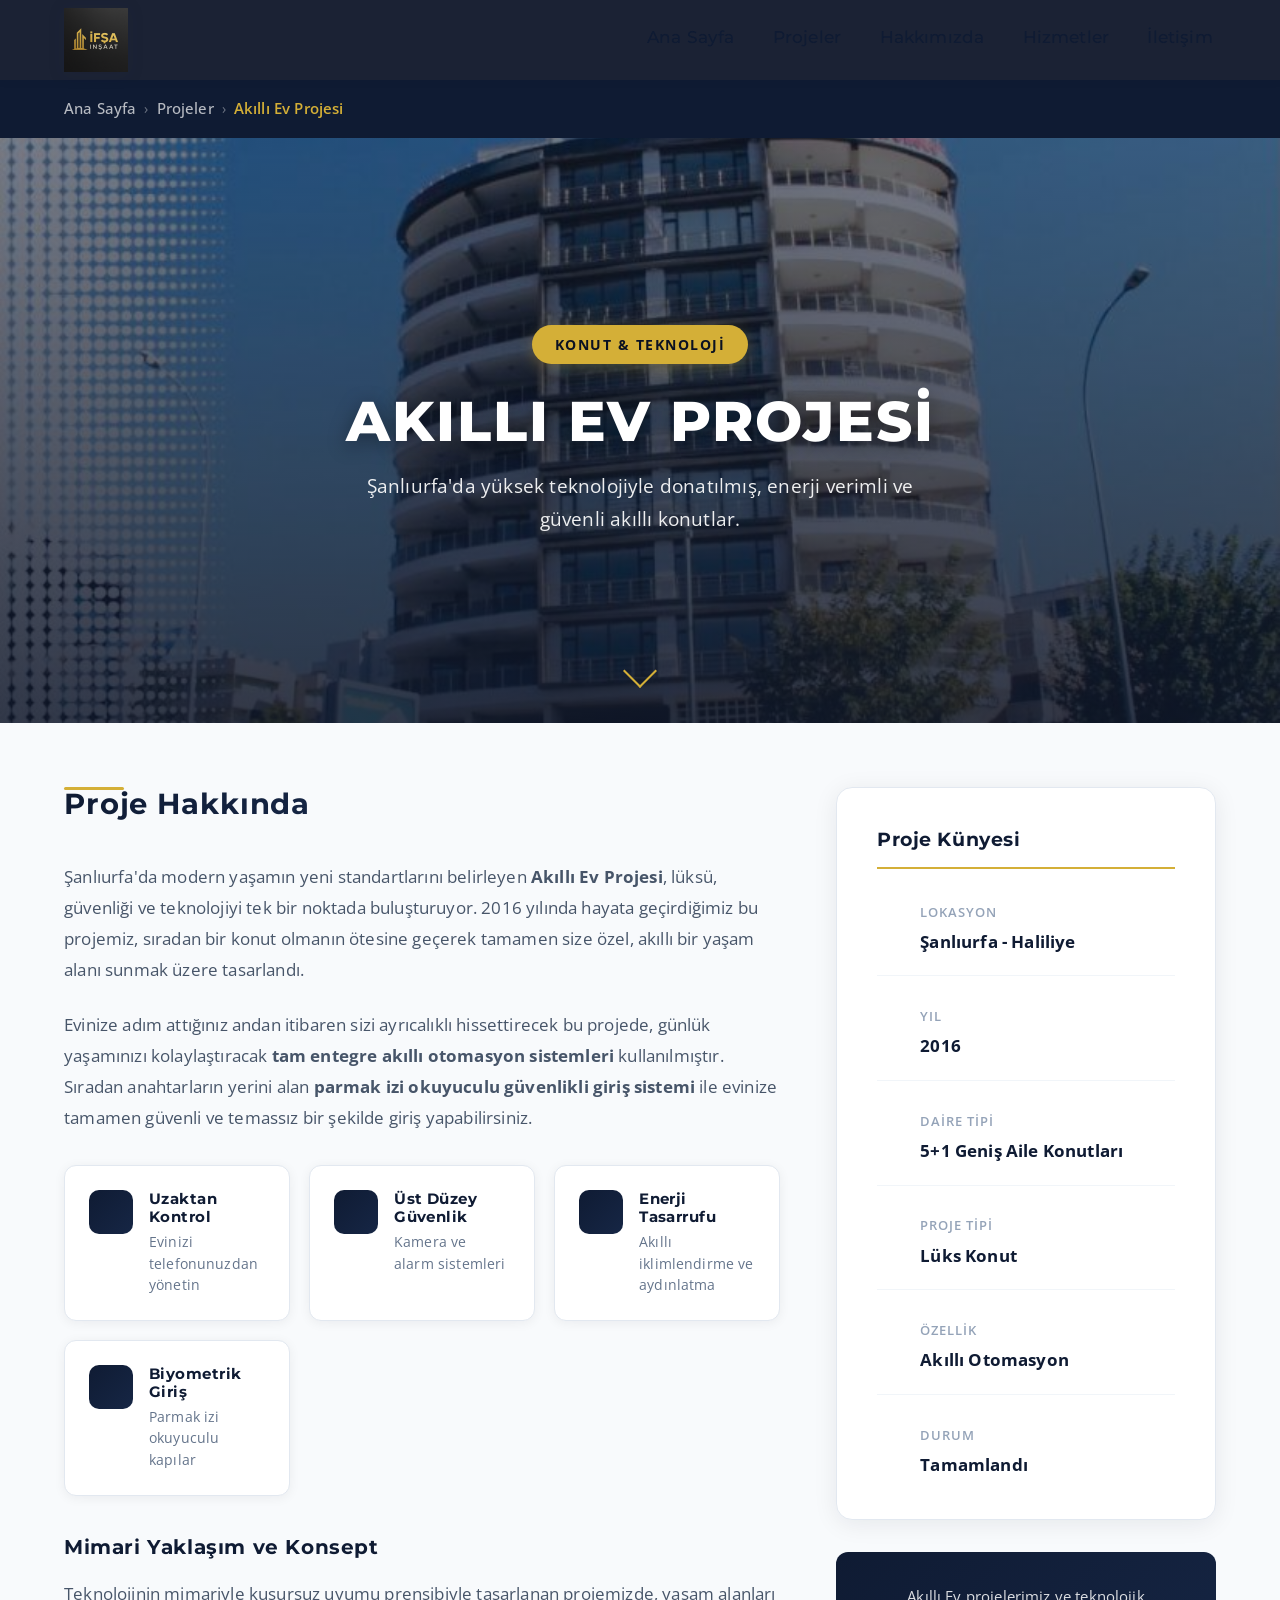
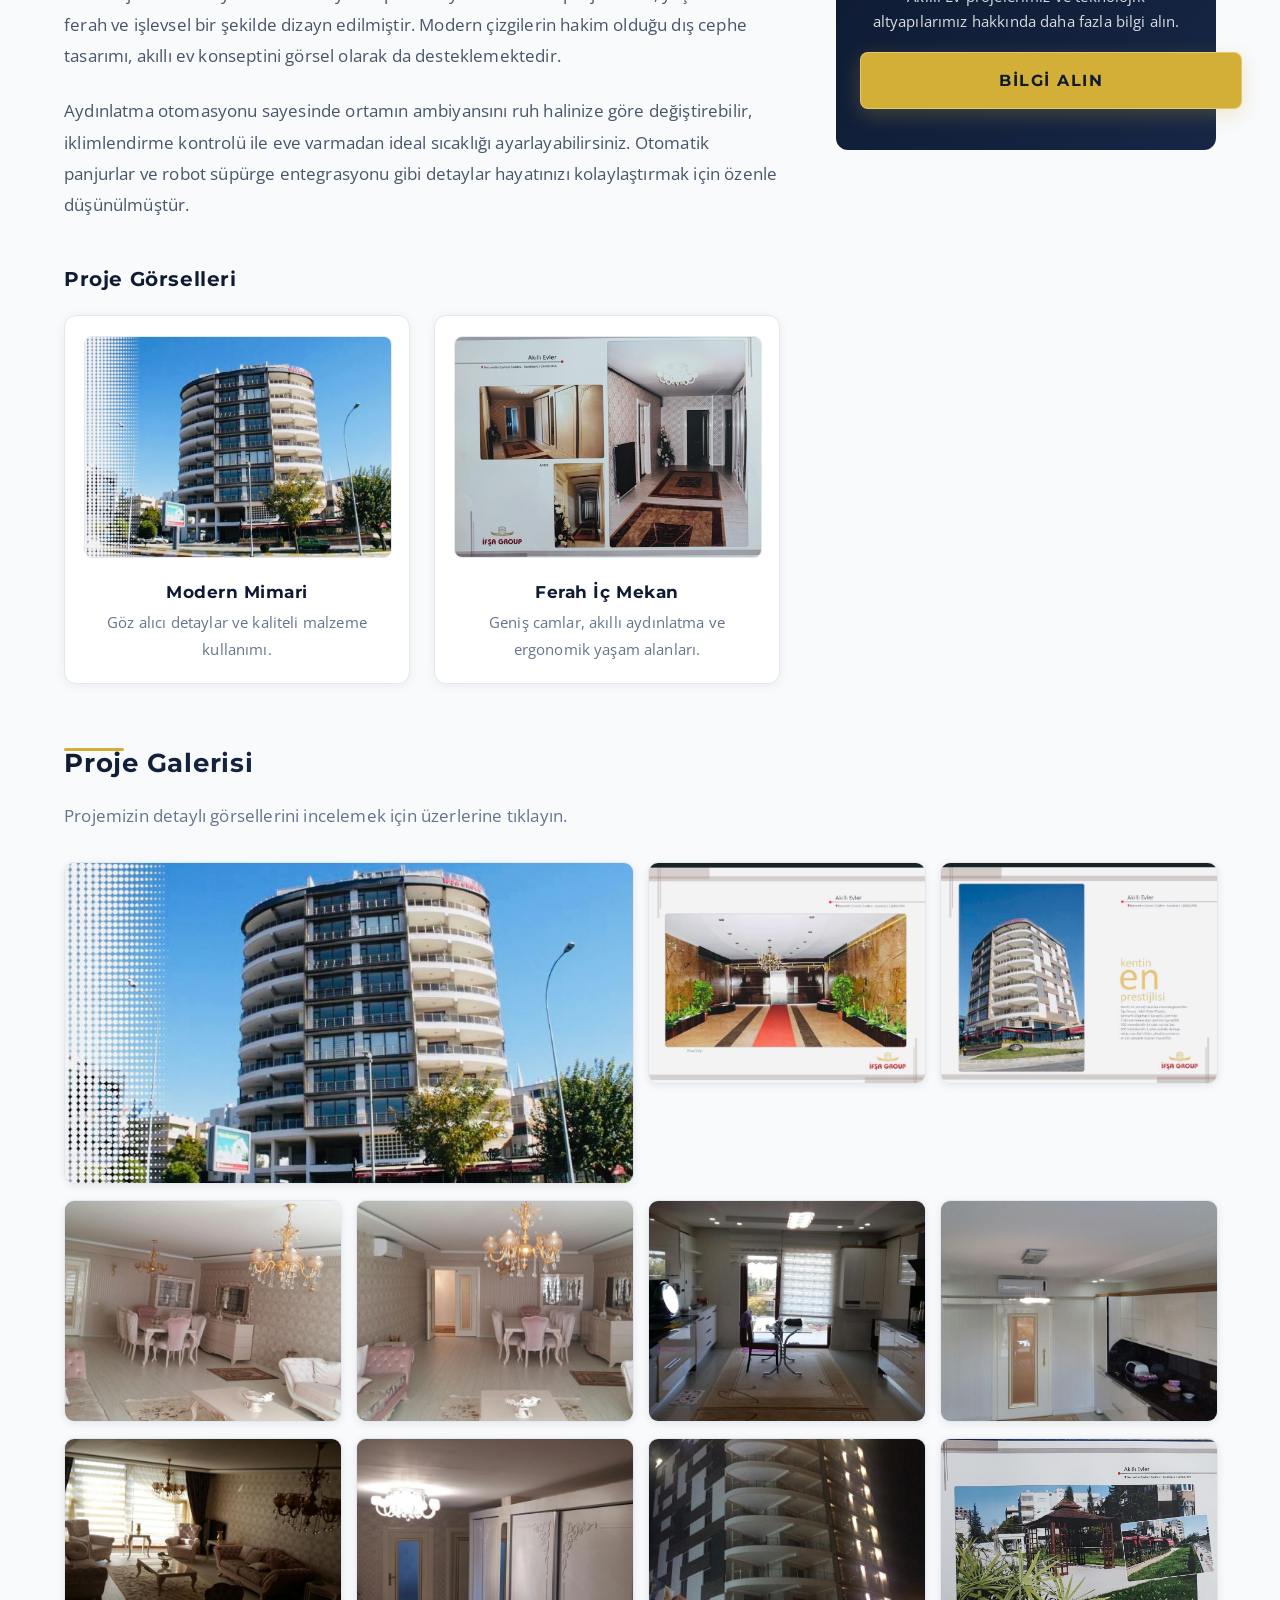
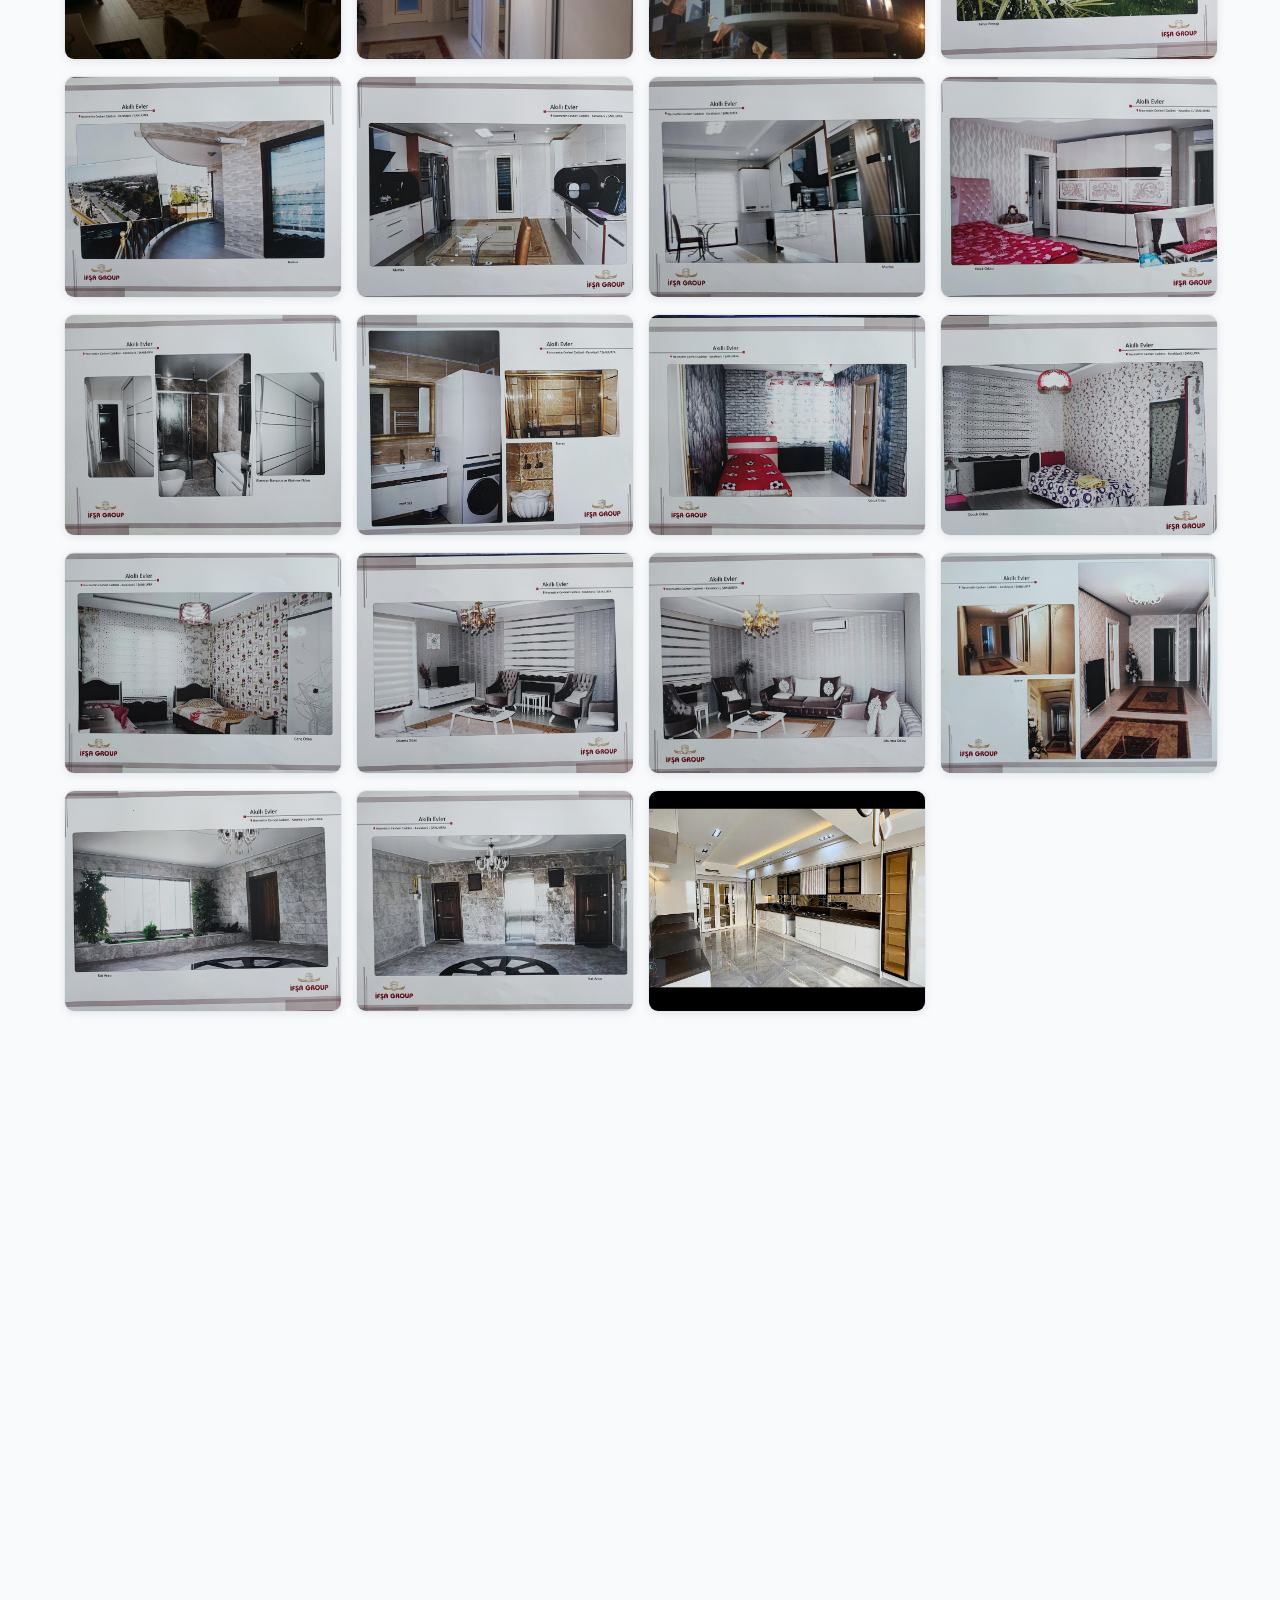
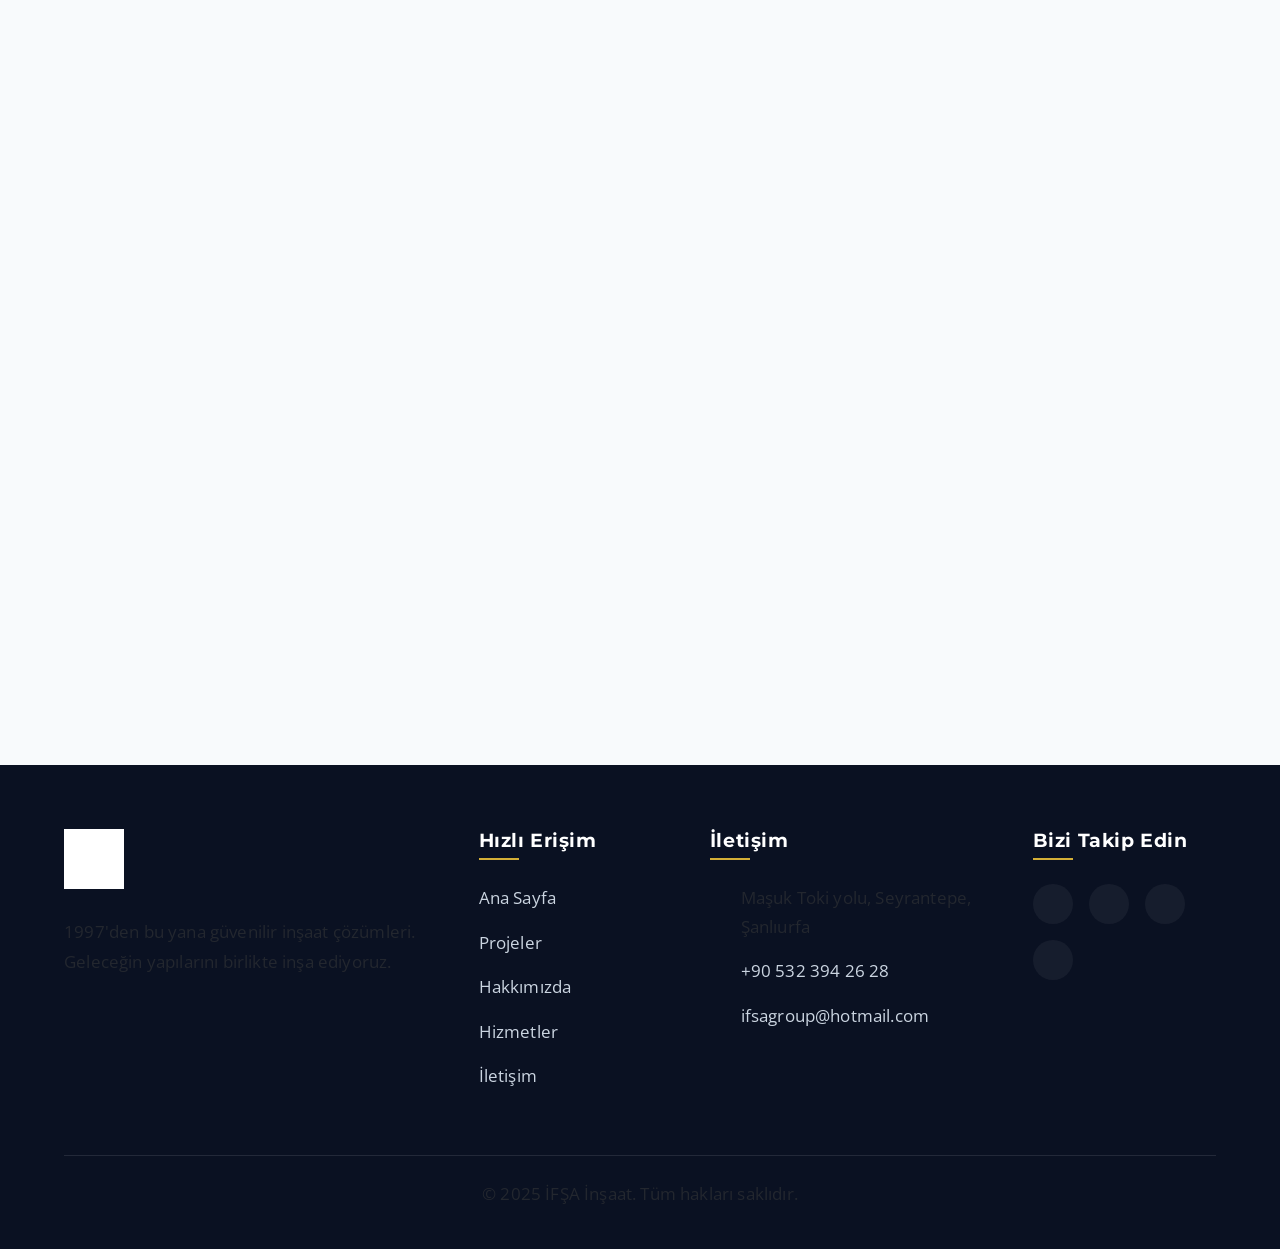
==== akilli-ev.html @ c12636c2 "Son hali" ====
<!DOCTYPE html>
<html lang="tr">

<head>
  <meta charset="UTF-8">
  <meta name="viewport" content="width=device-width, initial-scale=1.0">
  <title>Akıllı Ev Projesi | İFŞA İnşaat</title>
  <meta name="description"
    content="İFŞA İnşaat Akıllı Ev Projesi — Şanlıurfa'da yüksek teknolojiyle donatılmış, enerji verimli ve güvenli akıllı konutlar.">
  <link rel="stylesheet" href="style.css">
  <link rel="icon" href="images/ifsa-logo.png">
  <script src="https://unpkg.com/lucide@latest/dist/umd/lucide.min.js" defer></script>
</head>

<body>
  <!-- Navbar -->
  <header class="navbar" style="background: rgba(15, 23, 42, 0.95); backdrop-filter: blur(10px);">
    <div class="container nav-flex">
      <a href="index.html" class="logo"><img src="images/ifsa-logo.png" alt="İFSA Logo"></a>
      <button class="menu-toggle" aria-label="Menüyü Aç/Kapat" aria-expanded="false">☰</button>
      <nav>
        <ul class="nav-menu">
          <li><a href="index.html#hero">Ana Sayfa</a></li>
          <li><a href="index.html#projects" class="active">Projeler</a></li>
          <li><a href="index.html#about">Hakkımızda</a></li>
          <li><a href="index.html#services">Hizmetler</a></li>
          <li><a href="index.html#contact">İletişim</a></li>
        </ul>
      </nav>
    </div>
  </header>

  <!-- Breadcrumb -->
  <div class="project-breadcrumb">
    <div class="container">
      <a href="index.html">Ana Sayfa</a>
      <span class="breadcrumb-sep">›</span>
      <a href="index.html#projects">Projeler</a>
      <span class="breadcrumb-sep">›</span>
      <span class="breadcrumb-current">Akıllı Ev Projesi</span>
    </div>
  </div>

  <!-- Project Hero -->
  <section class="project-detail-hero" style="background-image: url('images/proje1/1.jpg');">
    <div class="project-hero-overlay"></div>
    <div class="container project-hero-content reveal">
      <div class="project-badge">Konut & Teknoloji</div>
      <h1 class="project-title">Akıllı Ev Projesi</h1>
      <p class="project-subtitle">Şanlıurfa'da yüksek teknolojiyle donatılmış, enerji verimli ve güvenli akıllı
        konutlar.</p>
    </div>
    <div class="project-hero-scroll">
      <span></span>
    </div>
  </section>

  <!-- Project Content -->
  <section class="project-detail-content">
    <div class="container">
      <div class="project-grid">

        <!-- Left: Details -->
        <div class="project-main-info reveal">
          <h2>Proje Hakkında</h2>
          <p>Şanlıurfa'da modern yaşamın yeni standartlarını belirleyen <strong>Akıllı Ev Projesi</strong>, lüksü,
            güvenliği ve teknolojiyi tek bir noktada buluşturuyor. 2016 yılında hayata geçirdiğimiz bu projemiz, sıradan
            bir konut olmanın ötesine geçerek tamamen size özel, akıllı bir yaşam alanı sunmak üzere tasarlandı.</p>
          <p>Evinize adım attığınız andan itibaren sizi ayrıcalıklı hissettirecek bu projede, günlük yaşamınızı
            kolaylaştıracak <strong>tam entegre akıllı otomasyon sistemleri</strong> kullanılmıştır. Sıradan
            anahtarların yerini alan <strong>parmak izi okuyuculu güvenlikli giriş sistemi</strong> ile evinize tamamen
            güvenli ve temassız bir şekilde giriş yapabilirsiniz.</p>

          <!-- Feature Highlights -->
          <div class="project-features">
            <div class="project-feature-item">
              <div class="project-feature-icon"><i data-lucide="smartphone"></i></div>
              <div class="project-feature-text">
                <h4>Uzaktan Kontrol</h4>
                <p>Evinizi telefonunuzdan yönetin</p>
              </div>
            </div>
            <div class="project-feature-item">
              <div class="project-feature-icon"><i data-lucide="shield"></i></div>
              <div class="project-feature-text">
                <h4>Üst Düzey Güvenlik</h4>
                <p>Kamera ve alarm sistemleri</p>
              </div>
            </div>
            <div class="project-feature-item">
              <div class="project-feature-icon"><i data-lucide="zap"></i></div>
              <div class="project-feature-text">
                <h4>Enerji Tasarrufu</h4>
                <p>Akıllı iklimlendirme ve aydınlatma</p>
              </div>
            </div>
            <div class="project-feature-item">
              <div class="project-feature-icon"><i data-lucide="fingerprint"></i></div>
              <div class="project-feature-text">
                <h4>Biyometrik Giriş</h4>
                <p>Parmak izi okuyuculu kapılar</p>
              </div>
            </div>
          </div>

          <h3>Mimari Yaklaşım ve Konsept</h3>
          <p>Teknolojinin mimariyle kusursuz uyumu prensibiyle tasarlanan projemizde, yaşam alanları ferah ve işlevsel
            bir şekilde dizayn edilmiştir. Modern çizgilerin hakim olduğu dış cephe tasarımı, akıllı ev konseptini
            görsel olarak da desteklemektedir.</p>
          <p>Aydınlatma otomasyonu sayesinde ortamın ambiyansını ruh halinize göre değiştirebilir, iklimlendirme
            kontrolü ile eve varmadan ideal sıcaklığı ayarlayabilirsiniz. Otomatik panjurlar ve robot süpürge
            entegrasyonu gibi detaylar hayatınızı kolaylaştırmak için özenle düşünülmüştür.</p>

          <h3 id="kat-planlari" style="margin-top: 3rem;">Proje Görselleri</h3>
          <div class="floor-plans">
            <div class="floor-plan-item">
              <img src="images/proje1/1.jpg" alt="Dış Cephe ve Tasarım" loading="lazy">
              <h4>Modern Mimari</h4>
              <p>Göz alıcı detaylar ve kaliteli malzeme kullanımı.</p>
            </div>
            <div class="floor-plan-item">
              <img src="images/proje1/23.jpeg" alt="İç Mekan Detayı" loading="lazy">
              <h4>Ferah İç Mekan</h4>
              <p>Geniş camlar, akıllı aydınlatma ve ergonomik yaşam alanları.</p>
            </div>
          </div>
        </div>

        <!-- Right: Sidebar (Künye) -->
        <div class="project-sidebar reveal reveal-delay-1">
          <div class="project-kunye">
            <h3>Proje Künyesi</h3>
            <ul>
              <li>
                <i data-lucide="map-pin"></i>
                <div>
                  <strong>Lokasyon</strong>
                  <span>Şanlıurfa - Haliliye</span>
                </div>
              </li>
              <li>
                <i data-lucide="calendar"></i>
                <div>
                  <strong>Yıl</strong>
                  <span>2016</span>
                </div>
              </li>
              <li>
                <i data-lucide="layers"></i>
                <div>
                  <strong>Daire Tipi</strong>
                  <span>5+1 Geniş Aile Konutları</span>
                </div>
              </li>
              </li>
              <li>
                <i data-lucide="building"></i>
                <div>
                  <strong>Proje Tipi</strong>
                  <span>Lüks Konut</span>
                </div>
              </li>
              <li>
                <i data-lucide="cpu"></i>
                <div>
                  <strong>Özellik</strong>
                  <span>Akıllı Otomasyon</span>
                </div>
              </li>
              <li>
                <i data-lucide="check-circle"></i>
                <div>
                  <strong>Durum</strong>
                  <span>Tamamlandı</span>
                </div>
              </li>
            </ul>
          </div>
          <!-- CTA Box -->
          <div class="project-cta-box">
            <p>Akıllı Ev projelerimiz ve teknolojik altyapılarımız hakkında daha fazla bilgi alın.</p>
            <a href="https://wa.me/905323942628?text=Akıllı%20Ev%20Projesi%20hakkında%20bilgi%20almak%20istiyorum"
              class="btn-primary" target="_blank">Bilgi Alın</a>
          </div>
        </div>

      </div>

      <!-- Gallery -->
      <div class="project-gallery-section reveal">
        <h2>Proje Galerisi</h2>
        <p>Projemizin detaylı görsellerini incelemek için üzerlerine tıklayın.</p>
        <div class="gallery-grid" id="akilli-ev-gallery">
          <img src="images/proje1/1.jpg" alt="Akıllı Ev Projesi" class="gallery-item lightbox-trigger"
            data-gallery="proje1" loading="lazy">
          <img src="images/proje1/2.jpg" alt="Akıllı Ev Projesi" class="gallery-item lightbox-trigger"
            data-gallery="proje1" loading="lazy">
          <img src="images/proje1/3.jpg" alt="Akıllı Ev Projesi" class="gallery-item lightbox-trigger"
            data-gallery="proje1" loading="lazy">
          <img src="images/proje1/4.jpg" alt="Akıllı Ev Projesi" class="gallery-item lightbox-trigger"
            data-gallery="proje1" loading="lazy">
          <img src="images/proje1/5.jpg" alt="Akıllı Ev Projesi" class="gallery-item lightbox-trigger"
            data-gallery="proje1" loading="lazy">
          <img src="images/proje1/6.jpg" alt="Akıllı Ev Projesi" class="gallery-item lightbox-trigger"
            data-gallery="proje1" loading="lazy">
          <img src="images/proje1/7.jpg" alt="Akıllı Ev Projesi" class="gallery-item lightbox-trigger"
            data-gallery="proje1" loading="lazy">
          <img src="images/proje1/8.jpg" alt="Akıllı Ev Projesi" class="gallery-item lightbox-trigger"
            data-gallery="proje1" loading="lazy">
          <img src="images/proje1/9.jpg" alt="Akıllı Ev Projesi" class="gallery-item lightbox-trigger"
            data-gallery="proje1" loading="lazy">
          <img src="images/proje1/10.jpg" alt="Akıllı Ev Projesi" class="gallery-item lightbox-trigger"
            data-gallery="proje1" loading="lazy">
          <img src="images/proje1/11.jpeg" alt="Akıllı Ev Projesi" class="gallery-item lightbox-trigger"
            data-gallery="proje1" loading="lazy">
          <img src="images/proje1/12.jpeg" alt="Akıllı Ev Projesi" class="gallery-item lightbox-trigger"
            data-gallery="proje1" loading="lazy">
          <img src="images/proje1/13.jpeg" alt="Akıllı Ev Projesi" class="gallery-item lightbox-trigger"
            data-gallery="proje1" loading="lazy">
          <img src="images/proje1/14.jpeg" alt="Akıllı Ev Projesi" class="gallery-item lightbox-trigger"
            data-gallery="proje1" loading="lazy">
          <img src="images/proje1/15.jpeg" alt="Akıllı Ev Projesi" class="gallery-item lightbox-trigger"
            data-gallery="proje1" loading="lazy">
          <img src="images/proje1/16.jpeg" alt="Akıllı Ev Projesi" class="gallery-item lightbox-trigger"
            data-gallery="proje1" loading="lazy">
          <img src="images/proje1/17.jpeg" alt="Akıllı Ev Projesi" class="gallery-item lightbox-trigger"
            data-gallery="proje1" loading="lazy">
          <img src="images/proje1/18.jpeg" alt="Akıllı Ev Projesi" class="gallery-item lightbox-trigger"
            data-gallery="proje1" loading="lazy">
          <img src="images/proje1/19.jpeg" alt="Akıllı Ev Projesi" class="gallery-item lightbox-trigger"
            data-gallery="proje1" loading="lazy">
          <img src="images/proje1/20.jpeg" alt="Akıllı Ev Projesi" class="gallery-item lightbox-trigger"
            data-gallery="proje1" loading="lazy">
          <img src="images/proje1/21.jpeg" alt="Akıllı Ev Projesi" class="gallery-item lightbox-trigger"
            data-gallery="proje1" loading="lazy">
          <img src="images/proje1/22.jpeg" alt="Akıllı Ev Projesi" class="gallery-item lightbox-trigger"
            data-gallery="proje1" loading="lazy">
          <img src="images/proje1/23.jpeg" alt="Akıllı Ev Projesi" class="gallery-item lightbox-trigger"
            data-gallery="proje1" loading="lazy">
          <img src="images/proje1/24.jpeg" alt="Akıllı Ev Projesi" class="gallery-item lightbox-trigger"
            data-gallery="proje1" loading="lazy">
          <img src="images/proje1/25.jpeg" alt="Akıllı Ev Projesi" class="gallery-item lightbox-trigger"
            data-gallery="proje1" loading="lazy">
          <img src="images/proje1/26.jpeg" alt="Akıllı Ev Projesi" class="gallery-item lightbox-trigger"
            data-gallery="proje1" loading="lazy">
        </div>
      </div>

      <!-- Location Map -->
      <div class="project-location-section reveal" id="lokasyon">
        <h2>Lokasyon</h2>
        <p>Projenin konumu hakkında detaylı bilgi için haritayı inceleyebilirsiniz.</p>
        <div class="project-map-container">
          <iframe
            src="https://www.google.com/maps/embed?pb=!1m17!1m12!1m3!1d1336.518008460632!2d38.800115090088575!3d37.18137934699249!2m3!1f0!2f0!3f0!3m2!1i1024!2i768!4f13.1!3m2!1m1!2zMzfCsDEwJzUyLjIiTiAzOMKwNDgnMDEuOCJF!5e0!3m2!1str!2str!4v1781886724776!5m2!1str!2str"
            width="100%" height="450" style="border:0;" allowfullscreen="" loading="lazy"
            referrerpolicy="no-referrer-when-downgrade"></iframe>
        </div>
      </div>

    </div>
  </section>

  <!-- CTA Banner -->
  <section class="project-cta-banner reveal">
    <div class="container">
      <h2>Bu Proje Hakkında Bilgi Alın</h2>
      <p>Yeni akıllı ev projelerimiz hakkında bilgi ve detaylar için iletişime geçin.</p>
      <div class="cta-buttons">
        <a href="https://wa.me/905323942628?text=Akıllı%20Ev%20Projesi%20hakkında%20bilgi%20almak%20istiyorum"
          class="btn-primary" target="_blank">WhatsApp ile İletişim</a>
        <a href="index.html#teklif" class="btn-secondary">Teklif Formu</a>
      </div>
    </div>
  </section>

  <!-- Next/Prev Navigation -->
  <section class="project-navigation reveal">
    <a href="antalya-projesi.html" class="nav-prev">
      <span class="nav-label"><i data-lucide="arrow-left"></i> Önceki</span>
      <span class="nav-title">Antalya Projesi</span>
    </a>
    <a href="index.html#projects" class="nav-back">
      <i data-lucide="grid"></i>
    </a>
    <a href="altin-vadi-1.html" class="nav-next">
      <span class="nav-label">Sonraki <i data-lucide="arrow-right"></i></span>
      <span class="nav-title">Altın Vadi Projesi 1</span>
    </a>
  </section>

  <!-- Footer -->
  <footer class="footer">
    <div class="container">
      <div class="footer-grid">
        <div class="footer-col">
          <a href="index.html" class="footer-logo"><img src="images/ifsa-logo.png" alt="İFŞA İnşaat Logo"></a>
          <p class="footer-desc">1997'den bu yana güvenilir inşaat çözümleri. Geleceğin yapılarını birlikte inşa
            ediyoruz.</p>
        </div>
        <div class="footer-col">
          <h4>Hızlı Erişim</h4>
          <ul class="footer-links">
            <li><a href="index.html#hero">Ana Sayfa</a></li>
            <li><a href="index.html#projects">Projeler</a></li>
            <li><a href="index.html#about">Hakkımızda</a></li>
            <li><a href="index.html#services">Hizmetler</a></li>
            <li><a href="index.html#contact">İletişim</a></li>
          </ul>
        </div>
        <div class="footer-col">
          <h4>İletişim</h4>
          <ul class="footer-contact">
            <li><i data-lucide="map-pin"></i> Maşuk Toki yolu, Seyrantepe, Şanlıurfa</li>
            <li><i data-lucide="phone"></i> <a href="tel:+905323942628">+90 532 394 26 28</a></li>
            <li><i data-lucide="mail"></i> <a href="mailto:ifsagroup@hotmail.com">ifsagroup@hotmail.com</a></li>
          </ul>
        </div>
        <div class="footer-col">
          <h4>Bizi Takip Edin</h4>
          <div class="footer-social">
            <a href="#" aria-label="Instagram" target="_blank" rel="noopener"><i data-lucide="instagram"></i></a>
            <a href="#" aria-label="Facebook" target="_blank" rel="noopener"><i data-lucide="facebook"></i></a>
            <a href="#" aria-label="LinkedIn" target="_blank" rel="noopener"><i data-lucide="linkedin"></i></a>
            <a href="#" aria-label="YouTube" target="_blank" rel="noopener"><i data-lucide="youtube"></i></a>
          </div>
        </div>
      </div>
      <div class="footer-bottom">
        <p>&copy; 2025 İFŞA İnşaat. Tüm hakları saklıdır.</p>
      </div>
    </div>
  </footer>

  <!-- Lightbox Modal -->
  <div id="lightbox-modal" class="lightbox-modal">
    <span class="lightbox-close">&times;</span>
    <div class="lightbox-header">
      <span id="lightbox-title"></span>
      <span id="lightbox-counter"></span>
    </div>
    <img class="lightbox-content" id="lightbox-img" src="" alt="">
    <video class="lightbox-content" id="lightbox-video" src="" controls autoplay muted playsinline
      style="display:none; outline:none;"></video>
    <div class="lightbox-controls">
      <button id="lightbox-prev">&#10094;</button>
      <button id="lightbox-next">&#10095;</button>
    </div>
    <div class="lightbox-thumbnails" id="lightbox-thumbnails"></div>
  </div>

  <button id="back-to-top" class="back-to-top" aria-label="Sayfanın başına dön">
    <i data-lucide="chevron-up"></i>
  </button>
  <script src="script.js"></script>
</body>

</html>
---- style.css ----
@import url('https://fonts.googleapis.com/css2?family=Montserrat:wght@400;500;600;700;800&family=Open+Sans:wght@300;400;500;600&display=swap');

/* Renk Paleti */
:root {
  --white: #ffffff;
  --dark: #0a1122;
  /* Premium Dark */
  --blue: #0f1b33;
  /* Midnight Blue (Primary) */
  --teal: #162645;
  /* Sub-Navy (Secondary) */
  --yellow: #d4af37;
  /* Signature Gold */
  --cyan: #e8c65f;
  /* Bright Gold for Hover */
  --gray: #f8fafc;
  /* Off-white Background */
  --gray-bg: #f0f4f8;
  /* Inner Section BG */
  --gradient-primary: linear-gradient(135deg, var(--blue) 0%, var(--teal) 100%);
  --gradient-accent: linear-gradient(135deg, var(--yellow) 0%, var(--cyan) 100%);
  --shadow-sm: 0 4px 12px rgba(10, 17, 34, 0.08);
  --shadow-md: 0 10px 24px rgba(10, 17, 34, 0.12);
  --shadow-glow: 0 14px 32px rgba(212, 175, 55, 0.25);
}

html {
  scroll-behavior: smooth;
}

body {
  -webkit-font-smoothing: antialiased;
  -moz-osx-font-smoothing: grayscale;
  margin: 0;
  font-family: 'Open Sans', 'Segoe UI', Arial, sans-serif;
  background: var(--gray);
  color: var(--dark);
  font-size: 1.05rem;
  line-height: 1.8;
  /* Daha iyi okunabilirlik */
  letter-spacing: 0.01em;
}

h1,
h2,
h3,
h4,
h5,
h6 {
  font-family: 'Montserrat', 'Segoe UI', Arial, sans-serif;
  font-weight: 700;
  color: var(--blue);
  letter-spacing: 0.03em;
  margin-top: 0;
  margin-bottom: 0.7em;
  line-height: 1.18;
}

h1 {
  font-size: 2.5rem;
}

h2 {
  font-size: 2rem;
}

h3 {
  font-size: 1.3rem;
}

h4 {
  font-size: 1.1rem;
}

p,
label,
input,
textarea,
li,
a,
span,
.btn-primary {
  font-family: 'Open Sans', 'Segoe UI', Arial, sans-serif;
  font-weight: 400;
  color: #23272f;
  font-size: 1.05rem;
  line-height: 1.7;
  letter-spacing: 0.01em;
}

p {
  margin-top: 0;
  margin-bottom: 1em;
}

.about-subtitle,
.contact-subtitle,
.hero-subtitle {
  font-family: 'Montserrat', 'Segoe UI', Arial, sans-serif;
  font-weight: 500;
  color: var(--blue);
  font-size: 1.15rem;
  letter-spacing: 0.02em;
}

.btn-primary {
  font-family: 'Montserrat', 'Segoe UI', Arial, sans-serif;
  font-weight: 600;
  letter-spacing: 0.03em;
  font-size: 1.1rem;
}

@media (max-width: 900px) {
  h1 {
    font-size: 1.7rem;
  }

  h2 {
    font-size: 1.3rem;
  }

  h3 {
    font-size: 1.1rem;
  }

  .about-subtitle,
  .contact-subtitle,
  .hero-subtitle {
    font-size: 1rem;
  }
}

@media (max-width: 600px) {
  body {
    font-size: 0.97rem;
  }

  h1 {
    font-size: 1.2rem;
  }

  h2 {
    font-size: 1.05rem;
  }

  h3 {
    font-size: 0.98rem;
  }
}

.container {
  width: 90%;
  max-width: 1200px;
  margin: 0 auto;
}

/* Header/Navbar */
.navbar {
  background: var(--white);
  box-shadow: 0 2px 8px rgba(15, 23, 42, 0.05);
  position: sticky;
  top: 0;
  z-index: 100;
  transition: box-shadow 0.3s, background 0.3s, backdrop-filter 0.3s;
  backdrop-filter: none;
}

.navbar.scrolled {
  background: rgba(255, 255, 255, 0.85);
  box-shadow: 0 6px 24px rgba(15, 23, 42, 0.10);
  backdrop-filter: blur(16px);
  -webkit-backdrop-filter: blur(16px);
  background: rgba(255, 255, 255, 0.75);
}

.nav-flex {
  display: flex;
  align-items: center;
  justify-content: space-between;
  padding: 0.5rem 0;
  gap: 2.5rem;
}

.logo {
  display: flex;
  align-items: center;
  font-size: 2rem;
  font-weight: 700;
  color: var(--blue);
  margin-right: 2.5rem;
  letter-spacing: 1px;
  text-transform: uppercase;
  transition: transform 0.2s;
  z-index: 2;
}

.logo img {
  height: 64px;
  width: auto;
  margin-right: 0.75rem;
  filter: drop-shadow(0 2px 8px rgba(15, 23, 42, 0.10));
  transition: transform 0.2s;
}

.logo:hover img {
  transform: scale(1.08) rotate(-2deg);
}

.nav-menu {
  list-style: none;
  display: flex;
  gap: 2rem;
  margin: 0;
  padding: 0;
}

.nav-menu li {
  position: relative;
}

.nav-menu li a {
  text-decoration: none;
  color: var(--blue);
  font-family: 'Montserrat', sans-serif;
  font-weight: 500;
  font-size: 1.05rem;
  transition: color 0.3s ease;
  padding: 0.5rem 0.2rem;
  display: inline-block;
}

.nav-menu li a::after {
  content: '';
  display: block;
  height: 3px;
  width: 0;
  background: var(--blue);
  border-radius: 2px;
  transition: width 0.3s cubic-bezier(.4, 0, .2, 1);
  margin: 0 auto 0.1rem auto;
}

.nav-menu li a:hover,
.nav-menu li a:focus {
  color: var(--blue);
}

.nav-menu li a:hover::after,
.nav-menu li a:focus::after {
  width: 100%;
}

/* Aktif menü için örnek (manuel veya JS ile .active eklenebilir) */
.nav-menu li a.active {
  color: var(--yellow);
}

.nav-menu li a.active::after {
  width: 100%;
  background: var(--yellow);
}

/* Hero Section */
.hero-section {
  position: relative;
  height: 85vh;
  min-height: 500px;
  display: flex;
  align-items: center;
  justify-content: center;
  overflow: hidden;
  background: var(--dark);
}

.hero-bg {
  position: absolute;
  top: 0;
  left: 0;
  width: 100%;
  height: 100%;
  object-fit: cover;
  z-index: 1;
  filter: brightness(0.85) contrast(1.08);
}

.hero-overlay {
  position: absolute;
  top: 0;
  left: 0;
  width: 100%;
  height: 100%;
  z-index: 2;
  background: linear-gradient(135deg, rgba(29, 78, 216, 0.7) 0%, rgba(15, 23, 42, 0.8) 100%);
  pointer-events: none;
}

.hero-content {
  position: relative;
  z-index: 3;
  color: var(--white);
  text-align: center;
  width: 100%;
  max-width: 700px;
  margin: 0 auto;
  padding: 0 1rem;
  display: flex;
  flex-direction: column;
  align-items: center;
  justify-content: center;
}

.hero-content h1 {
  font-size: 2.8rem;
  margin-bottom: 1.1rem;
  color: var(--yellow);
  text-shadow: 0 4px 24px rgba(15, 23, 42, 0.25), 0 2px 8px rgba(0, 0, 0, 0.18);
  font-weight: 800;
  letter-spacing: 1.5px;
  animation: fadeInDown 1s cubic-bezier(.4, 0, .2, 1);
}

.hero-subtitle {
  font-size: 1.25rem;
  margin-bottom: 2.2rem;
  color: var(--white);
  text-shadow: 0 2px 8px rgba(15, 23, 42, 0.18);
  font-weight: 400;
  animation: fadeInUp 1.2s cubic-bezier(.4, 0, .2, 1);
}

.hero-btn-box {
  margin-bottom: 2.5rem;
  animation: fadeIn 1.5s cubic-bezier(.4, 0, .2, 1);
}

.btn-primary {
  background: var(--blue);
  color: var(--white);
  padding: 0.85rem 2.2rem;
  border: none;
  border-radius: 4px;
  font-size: 1.1rem;
  font-weight: 700;
  cursor: pointer;
  transition: background 0.2s, transform 0.2s, box-shadow 0.2s;
  text-decoration: none;
  display: inline-block;
  box-shadow: 0 2px 12px rgba(15, 23, 42, 0.10);
}

.btn-secondary {
  background: transparent;
  color: var(--white);
  padding: 0.85rem 2.2rem;
  border: 2px solid var(--white);
  border-radius: 4px;
  font-size: 1.1rem;
  font-family: 'Montserrat', 'Segoe UI', Arial, sans-serif;
  font-weight: 700;
  cursor: pointer;
  transition: background 0.2s, transform 0.2s, box-shadow 0.2s, color 0.2s;
  text-decoration: none;
  display: inline-flex;
  align-items: center;
  justify-content: center;
  margin-left: 1rem;
}

.btn-secondary:hover {
  background: var(--white);
  color: var(--dark);
  transform: translateY(-2px) scale(1.02);
  box-shadow: 0 8px 24px rgba(255, 255, 255, 0.25);
}

.btn-primary:hover {
  background: var(--yellow);
  color: var(--white);
  transform: translateY(-2px) scale(1.02);
  box-shadow: 0 8px 24px rgba(197, 168, 128, 0.25);
}

.scroll-down {
  margin-top: 1.5rem;
  display: flex;
  justify-content: center;
  align-items: center;
  height: 32px;
}

.scroll-down span {
  display: block;
  width: 28px;
  height: 28px;
  border-bottom: 3px solid var(--yellow);
  border-right: 3px solid var(--yellow);
  transform: rotate(45deg);
  margin: 0 auto;
  animation: scrollDownAnim 1.2s infinite alternate;
}

@keyframes fadeInDown {
  from {
    opacity: 0;
    transform: translateY(-40px);
  }

  to {
    opacity: 1;
    transform: translateY(0);
  }
}

@keyframes fadeInUp {
  from {
    opacity: 0;
    transform: translateY(40px);
  }

  to {
    opacity: 1;
    transform: translateY(0);
  }
}

@keyframes fadeIn {
  from {
    opacity: 0;
  }

  to {
    opacity: 1;
  }
}

@keyframes scrollDownAnim {
  from {
    transform: rotate(45deg) translateY(0);
    opacity: 1;
  }

  to {
    transform: rotate(45deg) translateY(12px);
    opacity: 0.7;
  }
}

@media (max-width: 600px) {
  .hero-section {
    min-height: 220px;
    height: 38vh;
    padding: 1.2rem 0 0.5rem 0;
  }

  .hero-content h1 {
    font-size: 1.3rem;
    margin-bottom: 0.7rem;
  }

  .hero-subtitle {
    font-size: 0.98rem;
    margin-bottom: 1.2rem;
  }

  .hero-btn-box {
    margin-bottom: 1.2rem;
    display: flex;
    flex-direction: column;
    gap: 1rem;
  }

  .btn-secondary {
    margin-left: 0;
  }

  .scroll-down span {
    width: 18px;
    height: 18px;
    border-width: 2px;
  }
}

/* Projeler (Modern Kart Grid) */
.projects-section {
  padding: 6rem 0 4rem 0;
}

.projects-section h2 {
  text-align: center;
  color: var(--blue);
  margin-bottom: 2rem;
}

.projects-gallery {
  display: grid;
  grid-template-columns: repeat(auto-fit, minmax(290px, 1fr));
  gap: 2.2rem;
  margin-top: 2rem;
}

.project-item {
  background: var(--white);
  border-radius: 18px;
  box-shadow: 0 4px 24px rgba(15, 23, 42, 0.10);
  overflow: hidden;
  display: flex;
  flex-direction: column;
  transition: transform 0.22s cubic-bezier(.4, 0, .2, 1), box-shadow 0.22s;
  cursor: pointer;
  min-height: 420px;
  position: relative;
  border: 1.5px solid #e6e8ef;
}

.project-item:hover {
  transform: translateY(-8px) scale(1.03);
  box-shadow: 0 12px 32px rgba(15, 23, 42, 0.16);
  border-color: var(--yellow);
}

.project-image {
  width: 100%;
  height: 210px;
  overflow: hidden;
  background: #eaeaea;
  display: flex;
  align-items: center;
  justify-content: center;
  border-bottom: 1.5px solid #e6e8ef;
}

.project-image img {
  width: 100%;
  height: 100%;
  object-fit: cover;
  transition: transform 0.3s;
}

.project-item:hover .project-image img {
  transform: scale(1.06);
}

.project-info {
  padding: 1.3rem 1.1rem 1.1rem 1.1rem;
  flex: 1 1 auto;
  display: flex;
  flex-direction: column;
  justify-content: space-between;
  gap: 0.7rem;
}

.project-info h3 {
  color: var(--blue);
  font-size: 1.18rem;
  margin: 0 0 0.4rem 0;
  font-weight: 700;
  letter-spacing: 0.01em;
}

.project-info p {
  color: #444;
  font-size: 1.01rem;
  margin: 0 0 0.7rem 0;
  flex: 1 1 auto;
}

.project-meta {
  font-size: 0.99rem;
  color: var(--yellow);
  font-weight: 600;
  margin-bottom: 0.7rem;
  letter-spacing: 0.5px;
}

.project-detail-btn {
  background: var(--blue);
  color: var(--white);
  border: none;
  border-radius: 6px;
  padding: 0.7rem 1.5rem;
  font-size: 1.05rem;
  font-weight: 600;
  cursor: pointer;
  margin-top: 0.5rem;
  align-self: flex-start;
  box-shadow: 0 2px 8px rgba(15, 23, 42, 0.08);
  transition: background 0.2s, color 0.2s, transform 0.18s;
}

.project-detail-btn:hover {
  background: var(--yellow);
  color: var(--dark);
  transform: scale(1.04);
}

@media (max-width: 900px) {
  .projects-gallery {
    grid-template-columns: 1fr 1fr;
    gap: 1.2rem;
  }

  .project-image {
    height: 150px;
  }

  .project-item {
    min-height: 320px;
  }
}

@media (max-width: 600px) {
  .projects-gallery {
    grid-template-columns: 1fr;
    gap: 1rem;
  }

  .project-image {
    height: 120px;
  }

  .project-info {
    padding: 0.8rem 0.5rem 0.7rem 0.5rem;
  }

  .project-info h3 {
    font-size: 1rem;
  }

  .project-info p {
    font-size: 0.93rem;
  }

  .project-meta {
    font-size: 0.92rem;
  }
}

/* Lightbox */
.lightbox-modal {
  display: none;
  position: fixed;
  z-index: 2000;
  left: 0;
  top: 0;
  width: 100vw;
  height: 100vh;
  background: rgba(34, 40, 49, 0.95);
  align-items: center;
  justify-content: center;
  flex-direction: column;
}

.lightbox-modal.active {
  display: flex;
}

.lightbox-content {
  max-width: 90vw;
  max-height: 70vh;
  border-radius: 8px;
  box-shadow: 0 4px 32px rgba(15, 23, 42, 0.25);
}

.lightbox-close {
  color: var(--white);
  font-size: 2.5rem;
  position: absolute;
  top: 2rem;
  right: 3rem;
  cursor: pointer;
  z-index: 10;
}

.lightbox-controls {
  margin-top: 1rem;
  display: flex;
  gap: 2rem;
}

.lightbox-controls button {
  background: var(--yellow);
  border: none;
  color: var(--dark);
  font-size: 2rem;
  border-radius: 50%;
  width: 48px;
  height: 48px;
  cursor: pointer;
  transition: background 0.2s;
}

.lightbox-controls button:hover {
  background: var(--blue);
  color: var(--white);
}

/* Hakkımızda */
.about-section {
  padding: 6rem 0 4rem 0;
}

.about-flex {
  display: flex;
  flex-wrap: wrap;
  gap: 2rem;
  align-items: center;
  justify-content: center;
}

.about-text {
  flex: 1 1 300px;
  font-size: 1.1rem;
}

.about-img {
  flex: 1 1 300px;
  text-align: center;
}

.about-img img {
  max-width: 350px;
  width: 100%;
  border-radius: 8px;
  box-shadow: 0 2px 16px rgba(15, 23, 42, 0.10);
}

.about-subtitle {
  text-align: left;
  color: var(--blue);
  font-size: 1.15rem;
  margin: 0 0 1.5rem 0;
  font-weight: 500;
  letter-spacing: 0.2px;
}

.about-block {
  margin-bottom: 1.1rem;
  font-size: 1.08rem;
  color: #333;
}

.about-values {
  display: flex;
  gap: 1.5rem;
  margin: 1.5rem 0 1rem 0;
  flex-wrap: wrap;
}

.about-value-box {
  background: var(--gray);
  border-left: 5px solid var(--yellow);
  border-radius: 8px;
  padding: 1rem 1.2rem;
  min-width: 220px;
  flex: 1 1 220px;
  box-shadow: 0 2px 8px rgba(15, 23, 42, 0.06);
}

.about-value-box h4 {
  color: var(--blue);
  margin: 0 0 0.5rem 0;
  font-size: 1.08rem;
}

.about-value-box p {
  margin: 0;
  font-size: 1rem;
  color: #444;
}

.about-keywords {
  margin-top: 1.2rem;
  display: flex;
  flex-wrap: wrap;
  gap: 0.7rem;
}

.about-keywords span {
  background: var(--yellow);
  color: var(--dark);
  font-weight: 600;
  border-radius: 16px;
  padding: 0.35rem 1.1rem;
  font-size: 0.98rem;
  letter-spacing: 0.5px;
  box-shadow: 0 2px 8px rgba(197, 168, 128, 0.08);
}

.about-img-framed {
  border: 4px solid var(--blue);
  border-radius: 16px;
  box-shadow: 0 4px 24px rgba(15, 23, 42, 0.10);
  overflow: hidden;
  max-width: 370px;
  margin-left: 2rem;
}

.about-img-framed img {
  width: 100%;
  display: block;
  border-radius: 12px;
}

/* Hizmetler */
.services-section {
  padding: 6rem 0 4rem 0;
}

.services-section h2 {
  text-align: center;
  color: var(--blue);
  margin-bottom: 2rem;
}

.service-icon {
  font-size: 2.5rem;
  margin-bottom: 0.5rem;
  display: flex;
  align-items: center;
  justify-content: center;
  height: 48px;
}

.service-highlight {
  display: inline-block;
  margin-top: 1rem;
  background: var(--yellow);
  color: var(--dark);
  font-weight: 600;
  padding: 0.4rem 1rem;
  border-radius: 20px;
  font-size: 0.95rem;
  letter-spacing: 0.5px;
  box-shadow: 0 2px 8px rgba(197, 168, 128, 0.08);
}

.services-grid {
  display: grid;
  grid-template-columns: repeat(3, 1fr);
  gap: 2rem;
}

@media (max-width: 900px) {
  .services-grid {
    grid-template-columns: repeat(2, 1fr);
    gap: 1.5rem;
  }
}

@media (max-width: 650px) {
  .services-grid {
    grid-template-columns: 1fr;
    gap: 1.5rem;
  }
}

.service-item {
  background: var(--white);
  border-radius: 8px;
  box-shadow: 0 2px 8px rgba(15, 23, 42, 0.07);
  padding: 2rem 1rem;
  text-align: center;
  transition: transform 0.2s;
}

.service-item:hover {
  transform: translateY(-4px) scale(1.02);
  box-shadow: 0 6px 24px rgba(15, 23, 42, 0.10);
}

.service-item h3 {
  color: var(--yellow);
  margin-bottom: 1rem;
}

.service-detail-btn {
  background: linear-gradient(90deg, var(--blue) 60%, var(--yellow) 100%);
  color: #fff;
  border: none;
  border-radius: 24px;
  padding: 0.65rem 1.7rem;
  font-size: 1.08rem;
  font-weight: 700;
  letter-spacing: 0.02em;
  margin-top: 1.1rem;
  box-shadow: 0 2px 12px rgba(15, 23, 42, 0.10);
  cursor: pointer;
  transition: background 0.22s, color 0.22s, box-shadow 0.22s, transform 0.18s;
  outline: none;
  display: inline-flex;
  align-items: center;
  gap: 0.6em;
  position: relative;
  overflow: hidden;
}

.service-detail-btn::after {
  content: '\2192';
  /* sağ ok */
  font-size: 1.15em;
  margin-left: 0.3em;
  transition: transform 0.22s;
}

.service-detail-btn:hover,
.service-detail-btn:focus {
  background: linear-gradient(90deg, var(--yellow) 60%, var(--blue) 100%);
  color: var(--dark);
  box-shadow: 0 6px 24px rgba(197, 168, 128, 0.13);
  transform: translateY(-2px) scale(1.04);
}

.service-detail-btn:hover::after,
.service-detail-btn:focus::after {
  transform: translateX(6px);
}

@media (max-width: 600px) {
  .service-detail-btn {
    font-size: 0.97rem;
    padding: 0.55rem 1.1rem;
  }
}

/* İletişim */
.contact-section {
  padding: 6rem 0 4rem 0;
}

.contact-section h2 {
  text-align: center;
  color: var(--blue);
  margin-bottom: 2rem;
}

.contact-info {
  display: flex;
  flex-wrap: wrap;
  gap: 2rem;
  justify-content: space-between;
  align-items: flex-start;
  margin-bottom: 2rem;
}

.contact-details {
  flex: 1 1 250px;
  font-size: 1.1rem;
  background: var(--white);
  border-radius: 8px;
  box-shadow: 0 2px 8px rgba(15, 23, 42, 0.07);
  padding: 1.5rem 1rem;
}

.contact-details p {
  margin: 0.5rem 0;
}

.contact-details a {
  color: var(--blue);
  text-decoration: none;
}

.contact-details a:hover {
  text-decoration: underline;
}

.contact-map {
  flex: 2 1 350px;
  min-width: 250px;
  max-width: 600px;
}

.contact-map iframe {
  width: 100%;
  height: 250px;
  border: 0;
  border-radius: 8px;
}

#contactForm {
  max-width: 500px;
  margin: 0 auto;
  background: var(--white);
  border-radius: 8px;
  box-shadow: 0 2px 8px rgba(15, 23, 42, 0.07);
  padding: 2rem;
  display: flex;
  flex-direction: column;
  gap: 1.5rem;
}

.form-group {
  display: flex;
  flex-direction: column;
  gap: 0.5rem;
}

input,
textarea,
select {
  padding: 0.75rem;
  border: 1px solid #ddd;
  border-radius: 4px;
  font-size: 1rem;
  font-family: inherit;
  resize: none;
  box-sizing: border-box;
  width: 100%;
}

input:focus,
textarea:focus,
select:focus {
  outline: 2px solid var(--blue);
  border-color: var(--yellow);
}

#form-message {
  margin-top: 1rem;
  font-size: 1rem;
  color: var(--yellow);
  min-height: 24px;
}

/* --- FOOTER --- */
.footer {
  background: var(--dark);
  color: #cbd5e1;
  padding: 4rem 0 0 0;
  margin-top: 4rem;
  font-size: 0.95rem;
}

.footer-grid {
  display: grid;
  grid-template-columns: 2fr 1fr 1.5fr 1fr;
  gap: 3rem;
  margin-bottom: 3rem;
}

.footer-col h4 {
  color: var(--white);
  font-size: 1.2rem;
  margin-bottom: 1.5rem;
  position: relative;
  padding-bottom: 0.5rem;
}

.footer-col h4::after {
  content: '';
  position: absolute;
  left: 0;
  bottom: 0;
  width: 40px;
  height: 2px;
  background: var(--yellow);
}

.footer-logo img {
  height: 60px;
  margin-bottom: 1.2rem;
  filter: brightness(0) invert(1);
}

.footer-desc {
  line-height: 1.8;
  margin-bottom: 1.5rem;
}

.footer-links, .footer-contact {
  list-style: none;
  padding: 0;
  margin: 0;
}

.footer-links li, .footer-contact li {
  margin-bottom: 1rem;
}

.footer-links a, .footer-contact a {
  color: #cbd5e1;
  text-decoration: none;
  transition: color 0.2s, padding-left 0.2s;
  display: inline-block;
}

.footer-links a:hover, .footer-contact a:hover {
  color: var(--yellow);
  padding-left: 5px;
}

.footer-contact li {
  display: flex;
  align-items: flex-start;
  gap: 0.8rem;
}

.footer-contact i, .footer-contact .lucide {
  color: var(--yellow);
  flex-shrink: 0;
  margin-top: 3px;
  width: 18px;
  height: 18px;
}

.footer-social {
  display: flex;
  gap: 1rem;
  flex-wrap: wrap;
}

.footer-social a {
  display: flex;
  align-items: center;
  justify-content: center;
  width: 40px;
  height: 40px;
  background: rgba(255, 255, 255, 0.05);
  color: var(--white);
  border-radius: 50%;
  transition: background 0.3s, transform 0.3s;
}

.footer-social a:hover {
  background: var(--yellow);
  color: var(--dark);
  transform: translateY(-3px);
}

.footer-bottom {
  text-align: center;
  padding: 1.5rem 0;
  border-top: 1px solid rgba(255, 255, 255, 0.1);
  color: #94a3b8;
  font-size: 0.9rem;
}

@media (max-width: 900px) {
  .footer-grid {
    grid-template-columns: 1fr 1fr;
    gap: 2rem;
  }
}

@media (max-width: 600px) {
  .footer-grid {
    grid-template-columns: 1fr;
  }
  .footer-col h4::after {
    left: 50%;
    transform: translateX(-50%);
  }
  .footer-col h4 {
    text-align: center;
  }
  .footer-col {
    text-align: center;
    display: flex;
    flex-direction: column;
    align-items: center;
  }
  .footer-contact li {
    justify-content: center;
  }
}

/* --- Mobil Navbar (Hamburger) --- */
.menu-toggle {
  display: none;
  background: none;
  border: none;
  font-size: 2rem;
  color: var(--blue);
  cursor: pointer;
  margin-left: 1rem;
  z-index: 10;
}

@media (max-width: 900px) {
  .nav-menu {
    gap: 1rem;
  }

  .about-values {
    flex-direction: column;
    gap: 1rem;
  }

  .about-img-framed {
    margin-left: 0;
    margin-top: 1.5rem;
    max-width: 100%;
  }
}

@media (max-width: 800px) {
  .nav-flex {
    flex-wrap: wrap;
  }

  .nav-menu {
    position: absolute;
    top: 100%;
    right: 0;
    left: 0;
    background: var(--white);
    flex-direction: column;
    align-items: flex-start;
    gap: 0;
    box-shadow: 0 8px 32px rgba(15, 23, 42, 0.08);
    padding: 0.5rem 0;
    display: none;
    z-index: 9;
  }

  .nav-menu.open {
    display: flex;
  }

  .menu-toggle {
    display: block;
  }
}

@media (max-width: 600px) {
  .container {
    width: 98%;
    padding: 0 4px;
  }

  .hero-section {
    min-height: 280px;
    height: 40vh;
    padding: 2rem 0 1rem 0;
  }

  .hero-content h1 {
    font-size: 1.1rem;
  }

  .hero-content p {
    font-size: 0.95rem;
  }

  .projects-section,
  .about-section,
  .services-section,
  .contact-section {
    padding: 2rem 0 1rem 0;
  }

  .projects-gallery {
    grid-template-columns: 1fr;
    gap: 1rem;
  }

  .project-item {
    min-height: 320px;
  }

  .project-image {
    height: 140px;
  }

  .project-info {
    padding: 0.8rem 0.5rem 0.7rem 0.5rem;
  }

  .project-info h3 {
    font-size: 1rem;
  }

  .project-info p {
    font-size: 0.93rem;
  }

  .project-meta {
    font-size: 0.92rem;
  }

  .about-flex {
    flex-direction: column;
    gap: 1rem;
  }

  .about-img img {
    max-width: 100%;
  }

  .about-subtitle {
    font-size: 1rem;
    margin-bottom: 1rem;
  }

  .about-block {
    font-size: 0.98rem;
  }

  .about-value-box {
    font-size: 0.95rem;
    padding: 0.7rem 0.7rem;
  }

  .about-keywords span {
    font-size: 0.93rem;
    padding: 0.25rem 0.7rem;
  }

  .service-item {
    padding: 1.2rem 0.5rem;
  }

  .contact-info {
    flex-direction: column;
    gap: 1rem;
  }

  .contact-details {
    font-size: 1rem;
    padding: 1rem 0.5rem;
  }

  .contact-map iframe {
    height: 180px;
  }

  .contact-map iframe {
    height: 180px;
  }
}

.contact-subtitle {
  color: var(--blue);
  font-size: 1.08rem;
  margin-bottom: 2rem;
  text-align: left;
  font-weight: 500;
}

.contact-flex {
  display: flex;
  gap: 2.5rem;
  flex-wrap: wrap;
  margin-bottom: 2.5rem;
  align-items: flex-start;
}

.contact-details-boxes {
  display: flex;
  flex-direction: column;
  gap: 1.2rem;
  min-width: 220px;
  flex: 1 1 220px;
}

.contact-detail-box {
  display: flex;
  align-items: flex-start;
  background: var(--gray);
  border-radius: 10px;
  box-shadow: 0 2px 8px rgba(15, 23, 42, 0.06);
  padding: 1rem 1.2rem;
  gap: 1rem;
}

.contact-icon {
  font-size: 2rem;
  color: var(--yellow);
  margin-top: 2px;
  flex-shrink: 0;
}

.contact-detail-box strong {
  color: var(--blue);
  font-size: 1.05rem;
}

.contact-detail-box p,
.contact-detail-box a {
  margin: 0.2rem 0 0 0;
  color: #333;
  font-size: 1rem;
  text-decoration: none;
}

.contact-detail-box a:hover {
  color: var(--blue);
  text-decoration: underline;
}

.contact-map-box {
  flex: 2 1 350px;
  min-width: 250px;
  max-width: 600px;
}

.contact-map-box iframe {
  width: 100%;
  height: 250px;
  border: 0;
  border-radius: 8px;
}

.contact-form-box {
  background: var(--white);
  border-radius: 12px;
  box-shadow: 0 4px 24px rgba(15, 23, 42, 0.10);
  padding: 2rem 1.5rem 1.5rem 1.5rem;
  max-width: 520px;
  margin: 0 auto;
}

.contact-form-box h3 {
  color: var(--blue);
  margin-top: 0;
  margin-bottom: 0.5rem;
  font-size: 1.2rem;
}

.contact-form-box p {
  color: #444;
  font-size: 1rem;
  margin-bottom: 1.2rem;
}

@media (max-width: 900px) {
  .contact-flex {
    flex-direction: column;
    gap: 1.5rem;
  }

  .contact-map-box {
    max-width: 100%;
  }
}

@media (max-width: 600px) {
  .contact-subtitle {
    font-size: 0.98rem;
    margin-bottom: 1.2rem;
  }

  .contact-details-boxes {
    gap: 0.7rem;
  }

  .contact-detail-box {
    padding: 0.7rem 0.7rem;
    font-size: 0.95rem;
  }

  .contact-icon {
    font-size: 1.3rem;
  }

  .contact-map-box iframe {
    height: 140px;
  }

  .contact-form-box {
    padding: 1.1rem 0.5rem 0.7rem 0.5rem;
    max-width: 100%;
  }
}

.lightbox-header {
  display: flex;
  justify-content: space-between;
  align-items: center;
  width: 100%;
  max-width: 90vw;
  margin: 0 auto 1rem auto;
  color: var(--white);
  font-family: 'Montserrat', Arial, sans-serif;
  font-size: 1.08rem;
  font-weight: 600;
  letter-spacing: 0.02em;
  padding: 0 0.5rem;
}

#lightbox-title {
  color: var(--yellow);
  font-size: 1.08rem;
  font-weight: 700;
}

#lightbox-counter {
  color: var(--white);
  font-size: 1rem;
  font-weight: 400;
}

.lightbox-thumbnails {
  display: flex;
  justify-content: center;
  align-items: center;
  gap: 0.5rem;
  margin-top: 1.2rem;
  flex-wrap: wrap;
  max-width: 90vw;
  overflow-x: auto;
}

.lightbox-thumbnails img {
  width: 54px;
  height: 38px;
  object-fit: cover;
  border-radius: 5px;
  border: 2px solid transparent;
  cursor: pointer;
  opacity: 0.7;
  transition: border 0.2s, opacity 0.2s;
}

.lightbox-thumbnails img.active {
  border: 2px solid var(--yellow);
  opacity: 1;
  box-shadow: 0 2px 8px rgba(197, 168, 128, 0.18);
}

@media (max-width: 600px) {
  .lightbox-header {
    font-size: 0.95rem;
    padding: 0 0.2rem;
  }

  .lightbox-thumbnails img {
    width: 38px;
    height: 28px;
  }
}

/* Tanıtım Videosu */
.promo-video-section {
  background: var(--gray-bg);
  padding: 3rem 0 2rem 0;
  text-align: center;
}

.promo-video-section h2 {
  color: var(--blue);
  margin-bottom: 1.2rem;
}

.promo-video-wrapper {
  position: relative;
  display: inline-block;
  border-radius: 18px;
  box-shadow: 0 4px 24px rgba(15, 23, 42, 0.12);
  overflow: hidden;
  margin-bottom: 1rem;
  background: var(--white);
}

.promo-video-wrapper video {
  width: 900px;
  max-width: 90vw;
  border-radius: 18px;
  transition: box-shadow 0.3s, filter 0.3s;
  box-shadow: 0 2px 12px rgba(15, 23, 42, 0.10);
  outline: none;
}

.promo-video-wrapper video:focus {
  box-shadow: 0 4px 24px var(--yellow);
}

.promo-video-wrapper:hover video {
  filter: brightness(1.08) saturate(1.1);
  box-shadow: 0 8px 32px var(--yellow);
}

.video-overlay {
  position: absolute;
  left: 0;
  right: 0;
  bottom: 0;
  background: linear-gradient(0deg, rgba(15, 23, 42, 0.7) 60%, rgba(15, 23, 42, 0.0) 100%);
  color: var(--white);
  font-size: 1.1rem;
  font-weight: 600;
  padding: 0.5rem 0;
  pointer-events: none;
  border-radius: 0 0 18px 18px;
}

.video-info {
  color: var(--dark);
  font-size: 0.98rem;
  margin-top: 0.5rem;
}

@media (max-width: 600px) {
  .promo-video-wrapper video {
    width: 98vw;
    max-width: 98vw;
  }
}

/* Önce-Sonra Karşılaştırma Sliderı */
.compare-slider {
  position: relative;
  width: 400px;
  max-width: 90vw;
  height: 250px;
  margin: 0 auto;
  border-radius: 12px;
  overflow: hidden;
  box-shadow: 0 2px 12px rgba(15, 23, 42, 0.10);
  background: var(--gray-bg);
}

.compare-slider img {
  position: absolute;
  top: 0;
  left: 0;
  width: 100%;
  height: 100%;
  object-fit: cover;
  user-select: none;
  pointer-events: none;
}

.compare-resize {
  position: absolute;
  top: 0;
  left: 0;
  height: 100%;
  width: 50%;
  overflow: hidden;
  z-index: 2;
  transition: width 0.2s;
}

.compare-resize img {
  position: absolute;
  top: 0;
  left: 0;
  width: 100%;
  height: 100%;
  object-fit: cover;
}

.compare-handle {
  position: absolute;
  top: 0;
  left: 50%;
  width: 6px;
  height: 100%;
  background: var(--yellow);
  border-radius: 3px;
  z-index: 3;
  cursor: ew-resize;
  box-shadow: 0 0 8px rgba(15, 23, 42, 0.18);
  transition: background 0.2s;
}

.compare-handle::after {
  content: '';
  display: block;
  position: absolute;
  left: -8px;
  top: 50%;
  width: 22px;
  height: 22px;
  background: var(--blue);
  border-radius: 50%;
  transform: translateY(-50%);
  border: 2px solid var(--yellow);
  box-shadow: 0 2px 8px rgba(15, 23, 42, 0.10);
}

@media (max-width: 600px) {
  .compare-slider {
    width: 98vw;
    height: 38vw;
    min-height: 120px;
  }
}

/* Sıkça Sorulan Sorular (SSS) */
.sss-section {
  background: var(--white);
  padding: 4rem 0 2rem 0;
}

.sss-section h2 {
  color: var(--blue);
  margin-bottom: 2rem;
  text-align: center;
}

.faq-list {
  max-width: 700px;
  margin: 0 auto;
}

.faq-item {
  margin-bottom: 1.2rem;
  border-radius: 10px;
  box-shadow: 0 2px 8px rgba(15, 23, 42, 0.07);
  background: var(--gray-bg);
  overflow: hidden;
}

.faq-question {
  width: 100%;
  text-align: left;
  background: var(--yellow);
  color: var(--blue);
  font-size: 1.1rem;
  font-weight: 600;
  border: none;
  padding: 1rem 1.2rem;
  cursor: pointer;
  outline: none;
  transition: background 0.2s, color 0.2s;
}

.faq-question:hover,
.faq-item.active .faq-question {
  background: var(--blue);
  color: var(--white);
}

.faq-answer {
  max-height: 0;
  overflow: hidden;
  background: var(--white);
  color: var(--dark);
  font-size: 1rem;
  padding: 0 1.2rem;
  transition: max-height 0.4s cubic-bezier(.4, 0, .2, 1), padding 0.3s;
}

.faq-item.active .faq-answer {
  max-height: 200px;
  padding: 1rem 1.2rem;
}

/* Teklif Al Formu */
.teklif-section {
  background: var(--gray-bg);
  padding: 4rem 0 2rem 0;
}

.teklif-section h2 {
  color: var(--blue);
  margin-bottom: 2rem;
  text-align: center;
}

.teklif-form {
  max-width: 500px;
  margin: 0 auto;
  background: var(--white);
  border-radius: 12px;
  box-shadow: 0 2px 12px rgba(15, 23, 42, 0.07);
  padding: 2rem 1.2rem;
}

.teklif-form .form-group {
  margin-bottom: 1.2rem;
}

.teklif-form label {
  display: block;
  margin-bottom: 0.4rem;
  color: var(--dark);
  font-weight: 600;
}

.teklif-form input,
.teklif-form select,
.teklif-form textarea {
  width: 100%;
  padding: 0.7rem;
  border: 1px solid #ddd;
  border-radius: 6px;
  font-size: 1rem;
  background: var(--gray-bg);
  color: var(--dark);
  transition: border 0.2s;
  box-sizing: border-box;
}

.teklif-form input:focus,
.teklif-form select:focus,
.teklif-form textarea:focus {
  border: 1.5px solid var(--blue);
  outline: none;
}

.teklif-form button[type="submit"] {
  width: 100%;
  background: linear-gradient(90deg, var(--yellow) 60%, var(--blue) 100%);
  color: var(--white);
  border: none;
  padding: 0.8rem;
  border-radius: 6px;
  font-size: 1.1rem;
  font-weight: 600;
  cursor: pointer;
  transition: background 0.2s;
  margin-top: 0.5rem;
  box-sizing: border-box;
}

.teklif-form button[type="submit"]:hover {
  background: linear-gradient(90deg, var(--blue) 60%, var(--yellow) 100%);
  color: var(--dark);
}

#teklifForm-msg {
  margin-top: 1rem;
  font-size: 1rem;
  text-align: center;
}

/* WhatsApp Canlı Chat Butonu */
.whatsapp-fab {
  position: fixed;
  right: 24px;
  bottom: 24px;
  z-index: 5000;
  display: flex;
  align-items: center;
  background: #25d366;
  color: #fff;
  border-radius: 32px;
  box-shadow: 0 4px 16px rgba(15, 23, 42, 0.12);
  padding: 0.7rem 1.2rem 0.7rem 0.7rem;
  font-weight: 600;
  font-size: 1.08rem;
  text-decoration: none;
  transition: background 0.2s, box-shadow 0.2s, transform 0.2s;
  cursor: pointer;
}

.whatsapp-fab:hover {
  background: #128c7e;
  box-shadow: 0 8px 32px rgba(15, 23, 42, 0.18);
  transform: scale(1.06);
}

.wa-icon {
  display: inline-block;
  width: 28px;
  height: 28px;
  background: url('data:image/svg+xml;utf8,<svg fill="white" viewBox="0 0 24 24" xmlns="http://www.w3.org/2000/svg"><path d="M17.472 14.382c-.297-.149-1.758-.867-2.03-.967-.273-.099-.471-.148-.67.15-.198.297-.767.966-.94 1.164-.173.198-.347.223-.644.075-.297-.149-1.255-.463-2.39-1.475-.883-.788-1.48-1.761-1.653-2.059-.173-.297-.018-.458.13-.606.134-.133.298-.347.446-.52.149-.174.198-.298.298-.497.099-.198.05-.372-.025-.521-.075-.149-.669-1.611-.916-2.206-.242-.579-.487-.5-.669-.51-.173-.008-.372-.01-.571-.01-.198 0-.52.074-.792.372-.272.297-1.04 1.016-1.04 2.479 0 1.462 1.065 2.875 1.213 3.074.149.198 2.099 3.2 5.077 4.363.709.306 1.262.489 1.694.626.712.227 1.36.195 1.872.118.571-.085 1.758-.719 2.006-1.413.248-.694.248-1.288.173-1.413-.074-.124-.272-.198-.57-.347z"/></svg>') center/cover no-repeat;
  margin-right: 0.7rem;
}

.wa-text {
  display: inline-block;
}

@media (max-width: 600px) {
  .whatsapp-fab {
    right: 10px;
    bottom: 10px;
    font-size: 0.98rem;
    padding: 0.5rem 0.8rem 0.5rem 0.5rem;
  }

  .wa-icon {
    width: 22px;
    height: 22px;
    margin-right: 0.5rem;
  }
}

.nav-menu .nav-teklif-btn {
  margin-left: 1.2rem;
}

@media (max-width: 900px) {
  .nav-menu .nav-teklif-btn {
    margin: 0.7rem 0 0.7rem 0;
    width: 90%;
    text-align: center;
    display: block;
  }
}

.nav-menu .nav-teklif-btn {
  background: var(--gradient-accent) !important;
  color: var(--blue) !important;
  border: none;
  font-weight: 700;
  border-radius: 4px;
  box-shadow: 0 2px 12px rgba(212, 175, 55, 0.3);
  animation: teklif-pulse 2s infinite;
  transition: background 0.2s, color 0.2s, border 0.2s, box-shadow 0.2s, transform 0.2s;
}

.nav-menu .nav-teklif-btn:hover,
.nav-menu .nav-teklif-btn:focus {
  background: var(--gradient-primary) !important;
  color: var(--white) !important;
  transform: translateY(-2px);
  box-shadow: 0 6px 24px rgba(212, 175, 55, 0.5);
  animation: none;
}

@keyframes teklif-pulse {
  0% {
    box-shadow: 0 0 0 0 rgba(212, 175, 55, 0.4);
  }
  70% {
    box-shadow: 0 0 0 10px rgba(212, 175, 55, 0);
  }
  100% {
    box-shadow: 0 0 0 0 rgba(212, 175, 55, 0);
  }
}

/* Hizmet Detay Modalı */
.service-modal {
  display: none;
  position: fixed;
  z-index: 3000;
  left: 0;
  top: 0;
  width: 100vw;
  height: 100vh;
  background: rgba(34, 40, 49, 0.85);
  align-items: center;
  justify-content: center;
  flex-direction: column;
}

.service-modal.active {
  display: flex;
}

.service-modal-content {
  background: #fff;
  border-radius: 16px;
  max-width: 420px;
  width: 92vw;
  padding: 2.2rem 1.5rem 1.5rem 1.5rem;
  box-shadow: 0 8px 32px rgba(15, 23, 42, 0.18);
  position: relative;
  text-align: left;
  animation: fadeInModal 0.3s;
}

.service-modal-close {
  position: absolute;
  top: 1.1rem;
  right: 1.3rem;
  font-size: 2rem;
  color: #e53935;
  cursor: pointer;
  font-weight: 700;
  transition: color 0.2s;
}

.service-modal-close:hover {
  color: #b71c1c;
}

#service-modal-title {
  color: var(--blue);
  font-size: 1.25rem;
  font-weight: 700;
  margin-bottom: 1rem;
}

#service-modal-body {
  color: #333;
  font-size: 1.08rem;
  line-height: 1.7;
}

@keyframes fadeInModal {
  from {
    opacity: 0;
    transform: translateY(40px);
  }

  to {
    opacity: 1;
    transform: translateY(0);
  }
}

@media (max-width: 600px) {
  .service-modal-content {
    padding: 1.1rem 0.5rem 0.7rem 0.5rem;
    max-width: 98vw;
  }

  #service-modal-title {
    font-size: 1.05rem;
  }

  #service-modal-body {
    font-size: 0.97rem;
  }
}

/* --- SCROLL REVEAL ANIMATIONS --- */
.reveal {
  opacity: 0;
  transform: translateY(30px);
  transition: all 0.8s cubic-bezier(0.25, 0.46, 0.45, 0.94);
}

.reveal.active {
  opacity: 1;
  transform: translateY(0);
}

.reveal-delay-1 {
  transition-delay: 0.1s;
}

.reveal-delay-2 {
  transition-delay: 0.2s;
}

.reveal-delay-3 {
  transition-delay: 0.3s;
}


/* --- COLORFUL & DYNAMIC ADDITIONS --- */
h2 {
  background: var(--gradient-primary);
  -webkit-background-clip: text;
  -webkit-text-fill-color: transparent;
  display: inline-block;
  margin-bottom: 2.5rem;
}

/* Beautiful Buttons */
.btn-primary {
  background: var(--gradient-primary);
  border: none;
  border-radius: 8px;
  color: var(--white);
  padding: 0.9rem 2.4rem;
  box-shadow: var(--shadow-sm);
  transition: all 0.3s cubic-bezier(0.4, 0, 0.2, 1);
  position: relative;
  overflow: hidden;
  z-index: 1;
}

.btn-primary::before {
  content: '';
  position: absolute;
  top: 0;
  left: 0;
  width: 100%;
  height: 100%;
  background: var(--gradient-accent);
  z-index: -1;
  transition: opacity 0.4s cubic-bezier(0.4, 0, 0.2, 1);
  opacity: 0;
}

.btn-primary:hover {
  transform: translateY(-4px) scale(1.03);
  box-shadow: var(--shadow-glow);
  color: var(--white);
}

.btn-primary:hover::before {
  opacity: 1;
}

/* Floating Project Cards */
.project-item {
  border: none;
  box-shadow: var(--shadow-sm);
  background: var(--white);
  border-radius: 20px;
  transform: translateY(0);
}

.project-item:hover {
  transform: translateY(-8px);
  box-shadow: 0 20px 40px rgba(15, 23, 42, 0.15);
  border-color: transparent;
}

.project-image {
  position: relative;
  overflow: hidden;
  border-radius: 20px 20px 0 0;
}

.project-image img,
.project-image video {
  width: 100%;
  transform: scale(1.01);
  transition: transform 0.6s cubic-bezier(0.25, 0.46, 0.45, 0.94);
}

.project-item:hover .project-image img,
.project-item:hover .project-image video {
  transform: scale(1.12);
}

/* Image Overlay Hover Reveal */
.project-image-overlay {
  position: absolute;
  top: 0;
  left: 0;
  width: 100%;
  height: 100%;
  background: linear-gradient(0deg, rgba(11, 28, 60, 0.9) 0%, rgba(31, 60, 115, 0.5) 100%);
  display: flex;
  align-items: center;
  justify-content: center;
  opacity: 0;
  transition: opacity 0.4s ease;
  z-index: 2;
}

.project-item:hover .project-image-overlay {
  opacity: 1;
}

.project-image-overlay span {
  color: var(--white);
  font-family: 'Montserrat', sans-serif;
  font-weight: 600;
  font-size: 1.1rem;
  letter-spacing: 1px;
  padding: 0.8rem 2.2rem;
  border: 1px solid var(--yellow);
  border-radius: 4px;
  /* Keskin, kurumsal hatlar */
  transform: translateY(30px);
  transition: transform 0.6s cubic-bezier(0.2, 0.8, 0.2, 1), background 0.3s;
}

.project-item:hover .project-image-overlay span {
  transform: translateY(0);
}

.project-image-overlay span:hover {
  background: var(--yellow);
  color: var(--dark);
}

/* Service Items Glow */
.service-item {
  border-radius: 16px;
  background: var(--white);
  transition: all 0.4s cubic-bezier(0.4, 0, 0.2, 1);
  position: relative;
  overflow: hidden;
}

.service-item::after {
  content: '';
  position: absolute;
  top: 0;
  left: 0;
  width: 100%;
  height: 4px;
  background: var(--gradient-primary);
  transform: scaleX(0);
  transform-origin: left;
  transition: transform 0.4s ease;
}

.service-item:hover {
  transform: translateY(-6px);
}

.service-item:hover .service-icon {
  transform: scale(1.15) rotate(5deg);

  box-shadow: var(--shadow-md);
}

.service-item:hover::after {
  transform: scaleX(1);
}

.service-icon {
  font-size: 3rem;
  background: var(--gradient-primary);
  -webkit-background-clip: text;
  -webkit-text-fill-color: transparent;
  transition: transform 0.6s cubic-bezier(0.2, 0.8, 0.2, 1);
}

@keyframes float {
  0% {
    transform: translateY(0px);
  }

  50% {
    transform: translateY(-8px);
  }

  100% {
    transform: translateY(0px);
  }
}

/* Navbar Nav Buttons */
.nav-menu li a::after {
  background: var(--gradient-primary);
  height: 4px;
  border-radius: 2px;
}

/* Removed redundant pulse animation */

/* --- GLOBAL EYE-CATCHING AMBIENT ANIMATION --- */
html,
body {
  overflow-x: hidden;
  /* CRITICAL: Prevent horizontal overflow */
}

body {
  position: relative;
  width: 100%;
}

body::before {
  content: "";
  position: fixed;
  top: -50%;
  left: -50%;
  width: 200%;
  height: 200%;
  background: radial-gradient(circle, rgba(212, 175, 55, 0.03) 0%, transparent 40%),
    radial-gradient(circle, rgba(15, 27, 51, 0.03) 0%, transparent 40%);
  background-position: 0 0, 50px 50px;
  background-size: 150vw 150vw;
  z-index: -1;
  pointer-events: none;
  animation: ambientDrift 30s linear infinite;
  overflow: hidden;
}

@keyframes ambientDrift {
  0% {
    transform: translate(0, 0) rotate(0deg);
  }

  50% {
    transform: translate(-3%, 3%) rotate(5deg);
  }

  100% {
    transform: translate(0, 0) rotate(0deg);
  }
}

/* Eye-Catching Shimmer on Headers */
h2 {
  position: relative;
  display: inline-block;
  background: var(--gradient-primary);
  -webkit-background-clip: text;
  -webkit-text-fill-color: transparent;
  color: transparent;
}

h2::after {
  content: "";
  position: absolute;
  top: 0;
  left: -100%;
  width: 50%;
  height: 100%;
  background: linear-gradient(90deg, transparent, rgba(255, 255, 255, 0.8), transparent);
  animation: shimmerHighlight 4s infinite 2s;
  pointer-events: none;
  -webkit-background-clip: text;
}

@keyframes shimmerHighlight {
  0% {
    left: -100%;
  }

  30% {
    left: 200%;
  }

  100% {
    left: 200%;
  }
}

/* Button Upgrades for Impact */
.btn-primary {
  background: var(--gradient-accent);
  color: var(--blue) !important;
  font-weight: 700;
  box-shadow: 0 6px 20px rgba(212, 175, 55, 0.25);
  border: 1px solid rgba(255, 255, 255, 0.3);
  text-transform: uppercase;
  letter-spacing: 1.5px;
}

.btn-primary:hover {
  background: var(--gradient-primary);
  color: var(--white) !important;
  box-shadow: var(--shadow-glow);
  transform: translateY(-4px) scale(1.05);
  border-color: var(--yellow);
}

/* Card Glows Consistency */
.project-item:hover,
.service-item:hover {
  box-shadow: 0 16px 40px rgba(10, 17, 34, 0.15);
  border-bottom: 3px solid var(--yellow);
}

/* Overlay Color Fix */
.project-image-overlay {
  background: linear-gradient(0deg, rgba(15, 27, 51, 0.85) 0%, rgba(212, 175, 55, 0.35) 100%);
}

/* WhatsApp Mobile Optimization Add-on */
@media (max-width: 768px) {
  .whatsapp-fab {
    bottom: 20px !important;
    right: 20px !important;
    transform: none !important;
    animation: none !important;
  }
}

/* --- 1. STATS SECTION --- */
.stats-section {
  background: var(--gradient-primary);
  padding: 4rem 0;
  color: var(--white);
  box-shadow: inset 0 0 40px rgba(11, 28, 60, 0.8);
  position: relative;
  overflow: hidden;
}

.stats-container {
  display: grid;
  grid-template-columns: repeat(auto-fit, minmax(220px, 1fr));
  gap: 2rem;
  text-align: center;
  position: relative;
  z-index: 2;
}

.stat-box {
  padding: 2rem 1.5rem;
  background: rgba(255, 255, 255, 0.04);
  border-radius: 16px;
  backdrop-filter: blur(12px);
  -webkit-backdrop-filter: blur(12px);
  border: 1px solid rgba(255, 255, 255, 0.08);
  transition: transform 0.4s cubic-bezier(0.2, 0.8, 0.2, 1), background 0.4s;
}

.stat-box:hover {
  transform: translateY(-8px);
  background: rgba(255, 255, 255, 0.08);
  border-color: rgba(212, 175, 55, 0.4);
}

.stat-icon {
  font-size: 3rem;
  margin-bottom: 0.8rem;
  filter: drop-shadow(0 4px 8px rgba(0, 0, 0, 0.2));
}

.stat-number-wrapper {
  display: flex;
  justify-content: center;
  align-items: baseline;
  margin-bottom: 0.2rem;
}

.stat-number {
  font-size: 3.5rem;
  font-weight: 800;
  font-family: 'Montserrat', sans-serif;
  color: var(--yellow);
  text-shadow: 0 4px 16px rgba(212, 175, 55, 0.3);
  line-height: 1;
}

.stat-number-plus {
  font-size: 2.2rem;
  font-weight: 700;
  color: var(--yellow);
  margin-left: 4px;
  line-height: 1;
}

.stat-text {
  font-size: 1.1rem;
  font-weight: 600;
  font-family: 'Open Sans', sans-serif;
  letter-spacing: 1px;
  text-transform: uppercase;
  color: rgba(255, 255, 255, 0.9);
}

/* --- 2. TESTIMONIALS SECTION --- */
.testimonials-section {
  padding: 6rem 0 4rem 0;
  background: var(--gray-bg);
}

.testimonials-grid {
  display: grid;
  grid-template-columns: repeat(auto-fit, minmax(300px, 1fr));
  gap: 2.5rem;
  margin-top: 3rem;
}

.testimonial-card {
  background: var(--white);
  padding: 3rem 2.5rem 2.5rem 2.5rem;
  border-radius: 20px;
  box-shadow: var(--shadow-sm);
  position: relative;
  transition: transform 0.5s cubic-bezier(0.2, 0.8, 0.2, 1), box-shadow 0.5s ease;
  border-bottom: 4px solid var(--yellow);
}

.testimonial-card:hover {
  transform: translateY(-10px);
  box-shadow: var(--shadow-md);
}

.quote-icon {
  position: absolute;
  top: 15px;
  right: 25px;
  font-size: 5.5rem;
  color: var(--yellow);
  opacity: 0.15;
  font-family: Georgia, serif;
  line-height: 1;
}

.testimonial-text {
  font-size: 1.1rem;
  font-style: italic;
  color: #4b5563;
  margin-bottom: 2rem;
  position: relative;
  z-index: 2;
  line-height: 1.8;
}

.testimonial-author h4 {
  color: var(--blue);
  margin: 0 0 0.2rem 0;
  font-size: 1.15rem;
  font-weight: 700;
}

.testimonial-author span {
  font-size: 0.95rem;
  color: #6b7280;
  font-weight: 600;
}

/* --- 3. NEWS / BLOG SECTION --- */
.news-section {
  padding: 6rem 0 4rem 0;
  background: var(--white);
}

.news-grid {
  display: grid;
  grid-template-columns: repeat(auto-fit, minmax(320px, 1fr));
  gap: 2.5rem;
  margin-top: 3rem;
}

.news-card {
  background: var(--gray);
  border-radius: 20px;
  overflow: hidden;
  box-shadow: var(--shadow-sm);
  transition: transform 0.5s cubic-bezier(0.2, 0.8, 0.2, 1), box-shadow 0.5s ease;
  display: flex;
  flex-direction: column;
}

.news-card:hover {
  transform: translateY(-12px);
  box-shadow: var(--shadow-md);
}

.news-image {
  width: 100%;
  height: 220px;
  overflow: hidden;
  position: relative;
}

.news-image img {
  width: 100%;
  height: 100%;
  object-fit: cover;
  transition: transform 0.8s cubic-bezier(0.2, 0.8, 0.2, 1);
}

.news-card:hover .news-image img {
  transform: scale(1.1);
}

.news-content {
  padding: 2rem;
  display: flex;
  flex-direction: column;
  flex-grow: 1;
}

.news-date {
  font-size: 0.9rem;
  color: var(--yellow);
  font-weight: 700;
  margin-bottom: 1rem;
  letter-spacing: 0.5px;
}

.news-content h3 {
  font-size: 1.35rem;
  color: var(--blue);
  margin-bottom: 1rem;
  line-height: 1.4;
  font-weight: 700;
}

.news-content p {
  font-size: 1.05rem;
  color: #4b5563;
  margin-bottom: 2rem;
  flex-grow: 1;
}

.news-link {
  color: var(--blue);
  text-decoration: none;
  font-weight: 700;
  font-size: 1rem;
  transition: color 0.3s, transform 0.3s;
  align-self: flex-start;
  display: flex;
  align-items: center;
  gap: 0.5rem;
}

.news-link:hover {
  color: var(--yellow);
  transform: translateX(5px);
}

/* --- GLOBAL MOBILE OPTIMIZATION --- */
@media (max-width: 768px) {

  /* Typography */
  h1,
  .hero-content h1 {
    font-size: 2.2rem !important;
  }

  h2 {
    font-size: 1.8rem !important;
  }

  p {
    font-size: 0.95rem;
  }

  /* Sections & Spacings */
  section {
    padding: 4rem 1rem !important;
  }

  .container {
    padding-left: 15px;
    padding-right: 15px;
    width: 100%;
    box-sizing: border-box;
  }

  /* Grids & Layouts */
  .projects-gallery,
  .services-grid,
  .news-grid,
  .stats-container {
    grid-template-columns: 1fr !important;
    gap: 1.5rem !important;
  }

  .contact-flex {
    flex-direction: column !important;
    gap: 2rem !important;
  }

  .contact-details-boxes {
    grid-template-columns: 1fr !important;
  }

  .contact-map-box iframe {
    height: 300px !important;
  }

  /* Forms */
  .teklif-form,
  .contact-form-box {
    padding: 1.5rem 1rem;
    margin: 0;
    width: 100%;
    box-sizing: border-box;
  }

  /* Lightbox Video/Image Fix */
  .lightbox-content {
    max-width: 95vw !important;
    max-height: 75vh !important;
    width: auto !important;
    height: auto !important;
  }

  .lightbox-thumbnails {
    gap: 0.5rem;
    padding: 0.5rem;
  }

  .lightbox-thumbnails img {
    width: 50px !important;
    height: 35px !important;
  }

  /* Navbar */
  .hamburger {
    display: flex;
  }

  .nav-links {
    display: none;
    flex-direction: column;
    position: absolute;
    top: 100%;
    left: 0;
    width: 100%;
    background: var(--blue);
    padding: 1rem 0;
  }

  .nav-links.active {
    display: flex;
  }
}

@media (max-width: 480px) {

  h1,
  .hero-content h1 {
    font-size: 1.8rem !important;
  }

  h2 {
    font-size: 1.5rem !important;
  }

  .navbar-logo {
    font-size: 1.3rem;
  }

  .lightbox-controls button {
    font-size: 1.2rem;
    padding: 0.4rem;
  }
}

/* --- TIMELINE SECTION --- */
.company-timeline {
  margin-top: 4rem;
  width: 100%;
}

.company-timeline h3 {
  text-align: center;
  color: var(--blue);
  margin-bottom: 2.5rem;
  font-size: 1.8rem;
}

.timeline {
  position: relative;
  max-width: 800px;
  margin: 0 auto;
}

.timeline::after {
  content: '';
  position: absolute;
  width: 4px;
  background-color: var(--yellow);
  top: 0;
  bottom: 0;
  left: 50%;
  margin-left: -2px;
  border-radius: 2px;
}

.timeline-item {
  padding: 10px 40px;
  position: relative;
  background-color: inherit;
  width: 50%;
  box-sizing: border-box;
}

.timeline-item:nth-child(odd) {
  left: 0;
}

.timeline-item:nth-child(even) {
  left: 50%;
}

.timeline-item::after {
  content: '';
  position: absolute;
  width: 20px;
  height: 20px;
  right: -10px;
  background-color: var(--white);
  border: 4px solid var(--yellow);
  top: 15px;
  border-radius: 50%;
  z-index: 1;
}

.timeline-item:nth-child(even)::after {
  left: -10px;
}

.timeline-year {
  font-family: 'Montserrat', sans-serif;
  font-weight: 800;
  font-size: 1.5rem;
  color: var(--yellow);
  margin-bottom: 0.5rem;
}

.timeline-content {
  padding: 1.5rem;
  background-color: var(--white);
  position: relative;
  border-radius: 8px;
  box-shadow: var(--shadow-sm);
  transition: transform 0.3s, box-shadow 0.3s;
}

.timeline-content:hover {
  transform: translateY(-5px);
  box-shadow: var(--shadow-md);
}

.timeline-content h4 {
  margin-bottom: 0.5rem;
  color: var(--blue);
  font-size: 1.2rem;
}

.timeline-content p {
  margin: 0;
  color: #4b5563;
  font-size: 1rem;
}

@media screen and (max-width: 768px) {
  .timeline::after {
    left: 31px;
  }
  .timeline-item {
    width: 100%;
    padding-left: 70px;
    padding-right: 25px;
  }
  .timeline-item:nth-child(even) {
    left: 0%;
  }
  .timeline-item::after {
    left: 21px;
  }
  .timeline-item:nth-child(even)::after {
    left: 21px;
  }
}

/* --- BACK TO TOP BUTTON --- */
.back-to-top {
  position: fixed;
  bottom: 24px;
  right: 90px;
  width: 45px;
  height: 45px;
  background: var(--blue);
  color: var(--white);
  border: none;
  border-radius: 50%;
  display: flex;
  align-items: center;
  justify-content: center;
  font-size: 1.2rem;
  cursor: pointer;
  box-shadow: var(--shadow-sm);
  opacity: 0;
  visibility: hidden;
  transform: translateY(20px);
  transition: all 0.3s cubic-bezier(0.4, 0, 0.2, 1);
  z-index: 4999;
}

.back-to-top.visible {
  opacity: 1;
  visibility: visible;
  transform: translateY(0);
}

.back-to-top:hover {
  background: var(--yellow);
  color: var(--dark);
  transform: translateY(-5px);
  box-shadow: var(--shadow-md);
}

@media (max-width: 600px) {
  .back-to-top {
    right: 20px;
    bottom: 80px;
  }
}

/* --- PROJECT DETAIL PAGES --- */

/* Breadcrumb */
.project-breadcrumb {
  background: var(--blue);
  padding: 1rem 0;
}

.project-breadcrumb .container {
  display: flex;
  align-items: center;
  gap: 0.5rem;
}

.project-breadcrumb a {
  color: rgba(255,255,255,0.7);
  text-decoration: none;
  font-size: 0.95rem;
  font-weight: 500;
  transition: color 0.2s;
}

.project-breadcrumb a:hover {
  color: var(--yellow);
}

.project-breadcrumb .breadcrumb-sep {
  color: rgba(255,255,255,0.4);
  font-size: 0.85rem;
}

.project-breadcrumb .breadcrumb-current {
  color: var(--yellow);
  font-weight: 600;
  font-size: 0.95rem;
}

/* Hero */
.project-detail-hero {
  position: relative;
  height: 65vh;
  min-height: 450px;
  display: flex;
  align-items: center;
  justify-content: center;
  background-size: cover;
  background-position: center;
  background-attachment: fixed;
  color: var(--white);
  text-align: center;
  margin-top: 0;
}

.project-hero-overlay {
  position: absolute;
  top: 0; left: 0;
  width: 100%; height: 100%;
  background: linear-gradient(180deg, rgba(15,23,42,0.55) 0%, rgba(15,23,42,0.85) 100%);
  z-index: 1;
}

.project-hero-content {
  position: relative;
  z-index: 2;
  max-width: 800px;
  animation: fadeInUp 0.8s cubic-bezier(.4,0,.2,1);
}

.project-badge {
  display: inline-block;
  background: var(--yellow);
  color: var(--dark);
  padding: 0.4rem 1.4rem;
  border-radius: 30px;
  font-weight: 700;
  font-size: 0.9rem;
  margin-bottom: 1.5rem;
  text-transform: uppercase;
  letter-spacing: 1.5px;
  box-shadow: 0 4px 16px rgba(212,175,55,0.3);
}

.project-detail-hero .project-title {
  font-size: 3.5rem;
  font-weight: 800;
  margin-bottom: 1rem;
  text-transform: uppercase;
  text-shadow: 0 4px 20px rgba(0,0,0,0.4);
  letter-spacing: 2px;
  color: var(--white);
}

.project-detail-hero .project-subtitle {
  font-size: 1.2rem;
  opacity: 0.92;
  max-width: 600px;
  margin: 0 auto;
  line-height: 1.7;
  color: var(--white);
}

.project-hero-scroll {
  position: absolute;
  bottom: 2.5rem;
  left: 50%;
  transform: translateX(-50%);
  z-index: 2;
  display: flex;
  flex-direction: column;
  align-items: center;
  gap: 0.5rem;
  color: rgba(255,255,255,0.6);
  font-size: 0.85rem;
  letter-spacing: 1px;
}

.project-hero-scroll span {
  display: block;
  width: 22px; height: 22px;
  border-bottom: 2px solid var(--yellow);
  border-right: 2px solid var(--yellow);
  transform: rotate(45deg);
  animation: scrollDownAnim 1.2s infinite alternate;
}

/* Content Area */
.project-detail-content {
  padding: 4rem 0 5rem 0;
  background-color: #f8fafc;
}

.project-grid {
  display: grid;
  grid-template-columns: 1fr 380px;
  gap: 3.5rem;
}

.project-main-info h2 {
  color: var(--blue);
  margin-bottom: 1.5rem;
  font-size: 1.8rem;
  position: relative;
  padding-bottom: 1rem;
}

.project-main-info h2::after {
  content: '';
  position: absolute;
  bottom: 0; left: 0;
  width: 60px; height: 3px;
  background: var(--yellow);
  border-radius: 2px;
}

.project-main-info h3 {
  color: var(--blue);
  margin-bottom: 1.2rem;
  font-size: 1.25rem;
}

.project-main-info p {
  font-size: 1.05rem;
  line-height: 1.85;
  color: #475569;
  margin-bottom: 1.5rem;
}

/* Feature Highlights */
.project-features {
  display: grid;
  grid-template-columns: repeat(auto-fit, minmax(200px, 1fr));
  gap: 1.2rem;
  margin: 2rem 0 2.5rem 0;
}

.project-feature-item {
  background: var(--white);
  border-radius: 12px;
  padding: 1.5rem;
  display: flex;
  align-items: flex-start;
  gap: 1rem;
  box-shadow: 0 2px 12px rgba(15,23,42,0.06);
  border: 1px solid #e2e8f0;
  transition: transform 0.2s, box-shadow 0.2s, border-color 0.2s;
}

.project-feature-item:hover {
  transform: translateY(-4px);
  box-shadow: 0 8px 24px rgba(15,23,42,0.1);
  border-color: var(--yellow);
}

.project-feature-icon {
  width: 44px; height: 44px;
  min-width: 44px;
  background: linear-gradient(135deg, var(--blue) 0%, var(--teal) 100%);
  border-radius: 10px;
  display: flex;
  align-items: center;
  justify-content: center;
  color: var(--yellow);
}

.project-feature-icon i, .project-feature-icon .lucide {
  width: 22px; height: 22px;
}

.project-feature-text h4 {
  color: var(--blue);
  font-size: 0.95rem;
  margin: 0 0 0.3rem 0;
  font-weight: 700;
}

.project-feature-text p {
  color: #64748b;
  font-size: 0.9rem;
  margin: 0;
  line-height: 1.5;
}

/* Floor Plans */
.floor-plans {
  display: grid;
  grid-template-columns: 1fr 1fr;
  gap: 1.5rem;
  margin-top: 1.5rem;
}

.floor-plan-item {
  background: var(--white);
  padding: 1.2rem;
  border-radius: 12px;
  box-shadow: 0 2px 12px rgba(15,23,42,0.06);
  text-align: center;
  border: 1px solid #e2e8f0;
  transition: transform 0.2s, box-shadow 0.2s;
  cursor: pointer;
  overflow: hidden;
}

.floor-plan-item:hover {
  transform: translateY(-4px);
  box-shadow: 0 8px 24px rgba(15,23,42,0.1);
}

.floor-plan-item img {
  width: 100%;
  height: 220px;
  object-fit: cover;
  border-radius: 8px;
  margin-bottom: 1rem;
  border: 1px solid #e2e8f0;
  transition: transform 0.3s;
}

.floor-plan-item:hover img {
  transform: scale(1.03);
}

.floor-plan-item h4 {
  color: var(--blue);
  margin-bottom: 0.4rem;
  font-size: 1.05rem;
}

.floor-plan-item p {
  color: #64748b;
  font-size: 0.92rem;
  margin: 0;
}

/* Project Sidebar / Künye */
.project-kunye {
  background: var(--white);
  padding: 2.5rem;
  border-radius: 16px;
  box-shadow: 0 4px 24px rgba(15,23,42,0.08);
  position: sticky;
  top: 100px;
  border: 1px solid #e2e8f0;
}

.project-kunye h3 {
  color: var(--blue);
  margin-bottom: 2rem;
  padding-bottom: 1rem;
  border-bottom: 2px solid var(--yellow);
  font-size: 1.2rem;
}

.project-kunye ul {
  list-style: none;
  padding: 0;
  margin: 0;
}

.project-kunye li {
  display: flex;
  align-items: flex-start;
  gap: 1.2rem;
  margin-bottom: 1.8rem;
  padding-bottom: 1.2rem;
  border-bottom: 1px solid #f1f5f9;
}

.project-kunye li:last-child {
  margin-bottom: 0;
  padding-bottom: 0;
  border-bottom: none;
}

.project-kunye i, .project-kunye .lucide {
  color: var(--yellow);
  width: 24px; height: 24px;
  margin-top: 2px;
}

.project-kunye strong {
  display: block;
  color: #94a3b8;
  font-size: 0.82rem;
  margin-bottom: 0.3rem;
  text-transform: uppercase;
  letter-spacing: 1px;
  font-weight: 600;
}

.project-kunye span {
  display: block;
  color: var(--blue);
  font-weight: 700;
  font-size: 1.05rem;
}

/* CTA Box inside Sidebar */
.project-cta-box {
  margin-top: 2rem;
  background: linear-gradient(135deg, var(--blue) 0%, var(--teal) 100%);
  border-radius: 12px;
  padding: 2rem 1.5rem;
  text-align: center;
}

.project-cta-box p {
  color: rgba(255,255,255,0.85);
  font-size: 0.95rem;
  margin-bottom: 1.2rem;
  line-height: 1.6;
}

.project-cta-box .btn-primary {
  background: var(--yellow);
  color: var(--dark);
  width: 100%;
  text-align: center;
  font-size: 1rem;
  padding: 0.85rem 1.5rem;
  border-radius: 8px;
}

.project-cta-box .btn-primary:hover {
  background: var(--cyan);
  transform: translateY(-2px);
  box-shadow: 0 8px 24px rgba(212,175,55,0.3);
}

/* Gallery Section */
.project-gallery-section {
  margin-top: 4rem;
}

.project-gallery-section h2 {
  color: var(--blue);
  margin-bottom: 0.5rem;
  font-size: 1.6rem;
  position: relative;
  padding-bottom: 1rem;
}

.project-gallery-section h2::after {
  content: '';
  position: absolute;
  bottom: 0; left: 0;
  width: 60px; height: 3px;
  background: var(--yellow);
  border-radius: 2px;
}

.project-gallery-section > p {
  color: #64748b;
  margin-bottom: 2rem;
}

.gallery-grid {
  display: grid;
  grid-template-columns: repeat(auto-fill, minmax(250px, 1fr));
  gap: 1rem;
}

.gallery-grid img {
  width: 100%;
  height: 220px;
  object-fit: cover;
  border-radius: 10px;
  cursor: pointer;
  transition: transform 0.3s, box-shadow 0.3s, filter 0.3s;
  box-shadow: 0 2px 8px rgba(15,23,42,0.08);
  border: 1px solid #e2e8f0;
}

.gallery-grid img:hover {
  transform: scale(1.04) translateY(-4px);
  box-shadow: 0 12px 32px rgba(15,23,42,0.16);
  filter: brightness(1.05);
}

/* Large first image in gallery */
.gallery-grid img:first-child {
  grid-column: span 2;
  height: 320px;
}

/* Gallery counter badge */
.gallery-more-badge {
  position: relative;
  cursor: pointer;
  overflow: hidden;
}

.gallery-more-badge::after {
  content: attr(data-remaining);
  position: absolute;
  top: 0; left: 0;
  width: 100%; height: 100%;
  background: rgba(15,23,42,0.7);
  color: var(--white);
  display: flex;
  align-items: center;
  justify-content: center;
  font-size: 1.8rem;
  font-weight: 700;
  border-radius: 10px;
  transition: background 0.3s;
}

.gallery-more-badge:hover::after {
  background: rgba(15,23,42,0.5);
}

/* Location Section */
.project-location-section {
  margin-top: 4rem;
}

.project-location-section h2 {
  color: var(--blue);
  margin-bottom: 1rem;
  font-size: 1.6rem;
  position: relative;
  padding-bottom: 1rem;
}

.project-location-section h2::after {
  content: '';
  position: absolute;
  bottom: 0; left: 0;
  width: 60px; height: 3px;
  background: var(--yellow);
  border-radius: 2px;
}

.project-location-section > p {
  color: #64748b;
  margin-bottom: 1.5rem;
}

.project-map-container {
  border-radius: 16px;
  overflow: hidden;
  box-shadow: 0 4px 24px rgba(15,23,42,0.08);
  border: 1px solid #e2e8f0;
}

.project-map-container iframe {
  display: block;
}

/* CTA Banner */
.project-cta-banner {
  background: linear-gradient(135deg, var(--blue) 0%, var(--teal) 100%);
  padding: 4rem 0;
  text-align: center;
  margin-top: 4rem;
}

.project-cta-banner h2 {
  color: var(--white);
  font-size: 2rem;
  margin-bottom: 1rem;
}

.project-cta-banner p {
  color: rgba(255,255,255,0.8);
  font-size: 1.1rem;
  margin-bottom: 2rem;
  max-width: 600px;
  margin-left: auto;
  margin-right: auto;
}

.project-cta-banner .cta-buttons {
  display: flex;
  gap: 1rem;
  justify-content: center;
  flex-wrap: wrap;
}

.project-cta-banner .btn-primary {
  background: var(--yellow);
  color: var(--dark);
  font-size: 1.05rem;
  padding: 0.9rem 2rem;
  border-radius: 8px;
}

.project-cta-banner .btn-primary:hover {
  background: var(--cyan);
  transform: translateY(-2px);
  box-shadow: 0 8px 24px rgba(212,175,55,0.3);
}

.project-cta-banner .btn-secondary {
  border-color: rgba(255,255,255,0.4);
  color: var(--white);
  font-size: 1.05rem;
  padding: 0.9rem 2rem;
  border-radius: 8px;
  margin-left: 0;
}

/* Navigation between projects */
.project-navigation {
  display: flex;
  justify-content: space-between;
  align-items: center;
  padding: 3.5rem 10%;
  background: var(--white);
  border-top: 1px solid #e2e8f0;
}

.project-navigation a {
  display: flex;
  flex-direction: column;
  text-decoration: none;
  color: var(--blue);
  transition: transform 0.25s, color 0.2s;
}

.project-navigation a:hover {
  color: var(--yellow);
  transform: translateX(4px);
}

.project-navigation .nav-prev:hover {
  transform: translateX(-4px);
}

.nav-prev { text-align: left; }
.nav-next { text-align: right; }

.nav-label {
  font-size: 0.85rem;
  color: #94a3b8;
  margin-bottom: 0.5rem;
  display: flex;
  align-items: center;
  gap: 0.5rem;
  text-transform: uppercase;
  letter-spacing: 1.5px;
  font-weight: 600;
}

.nav-next .nav-label {
  justify-content: flex-end;
}

.nav-title {
  font-size: 1.3rem;
  font-weight: 700;
}

.nav-back {
  width: 50px; height: 50px;
  display: flex !important;
  align-items: center;
  justify-content: center;
  background: #f1f5f9;
  border-radius: 50%;
  transition: all 0.2s;
}

.nav-back:hover {
  background: var(--yellow);
  color: var(--white) !important;
  transform: scale(1.1);
}

/* Project detail page overlay for images */
.project-image {
  position: relative;
  text-decoration: none;
}

.project-overlay {
  position: absolute;
  top: 0; left: 0;
  width: 100%; height: 100%;
  background: linear-gradient(180deg, transparent 40%, rgba(15,23,42,0.75) 100%);
  display: flex;
  align-items: flex-end;
  justify-content: center;
  padding-bottom: 1.5rem;
  opacity: 0;
  transition: opacity 0.3s;
}

.project-image:hover .project-overlay {
  opacity: 1;
}

.project-overlay span {
  color: var(--white);
  font-weight: 600;
  font-size: 1rem;
  display: flex;
  align-items: center;
  gap: 0.5rem;
}

/* Image overlay for lightbox */
.project-image-overlay {
  position: absolute;
  top: 0; left: 0;
  width: 100%; height: 100%;
  background: linear-gradient(180deg, transparent 40%, rgba(15,23,42,0.75) 100%);
  display: flex;
  align-items: flex-end;
  justify-content: center;
  padding-bottom: 1.5rem;
  opacity: 0;
  transition: opacity 0.3s;
}

.project-image:hover .project-image-overlay {
  opacity: 1;
}

.project-image-overlay span {
  color: var(--white);
  font-weight: 600;
  font-size: 1rem;
}

@media (max-width: 900px) {
  .project-grid {
    grid-template-columns: 1fr;
  }
  .project-kunye {
    position: static;
  }
  .project-detail-hero .project-title {
    font-size: 2.5rem;
  }
  .project-detail-hero {
    height: 50vh;
    min-height: 350px;
    background-attachment: scroll;
  }
  .gallery-grid {
    grid-template-columns: repeat(auto-fill, minmax(200px, 1fr));
  }
  .gallery-grid img:first-child {
    grid-column: span 1;
    height: 220px;
  }
  .project-features {
    grid-template-columns: 1fr 1fr;
  }
}

@media (max-width: 600px) {
  .floor-plans {
    grid-template-columns: 1fr;
  }
  .project-navigation {
    flex-direction: column;
    gap: 2rem;
    text-align: center;
    padding: 2.5rem 5%;
  }
  .nav-prev, .nav-next {
    text-align: center;
  }
  .nav-label, .nav-next .nav-label {
    justify-content: center;
  }
  .project-detail-hero {
    height: 40vh;
    min-height: 280px;
  }
  .project-detail-hero .project-title {
    font-size: 1.6rem;
  }
  .project-detail-hero .project-subtitle {
    font-size: 1rem;
  }
  .gallery-grid {
    grid-template-columns: 1fr 1fr;
    gap: 0.5rem;
  }
  .gallery-grid img {
    height: 150px;
    border-radius: 6px;
  }
  .gallery-grid img:first-child {
    grid-column: span 2;
    height: 200px;
  }
  .project-features {
    grid-template-columns: 1fr;
  }
  .project-breadcrumb {
    display: none;
  }
  .project-cta-banner h2 {
    font-size: 1.4rem;
  }
  .project-cta-banner .cta-buttons {
    flex-direction: column;
    align-items: center;
  }
  .project-cta-banner .btn-secondary {
    margin-left: 0;
  }
}
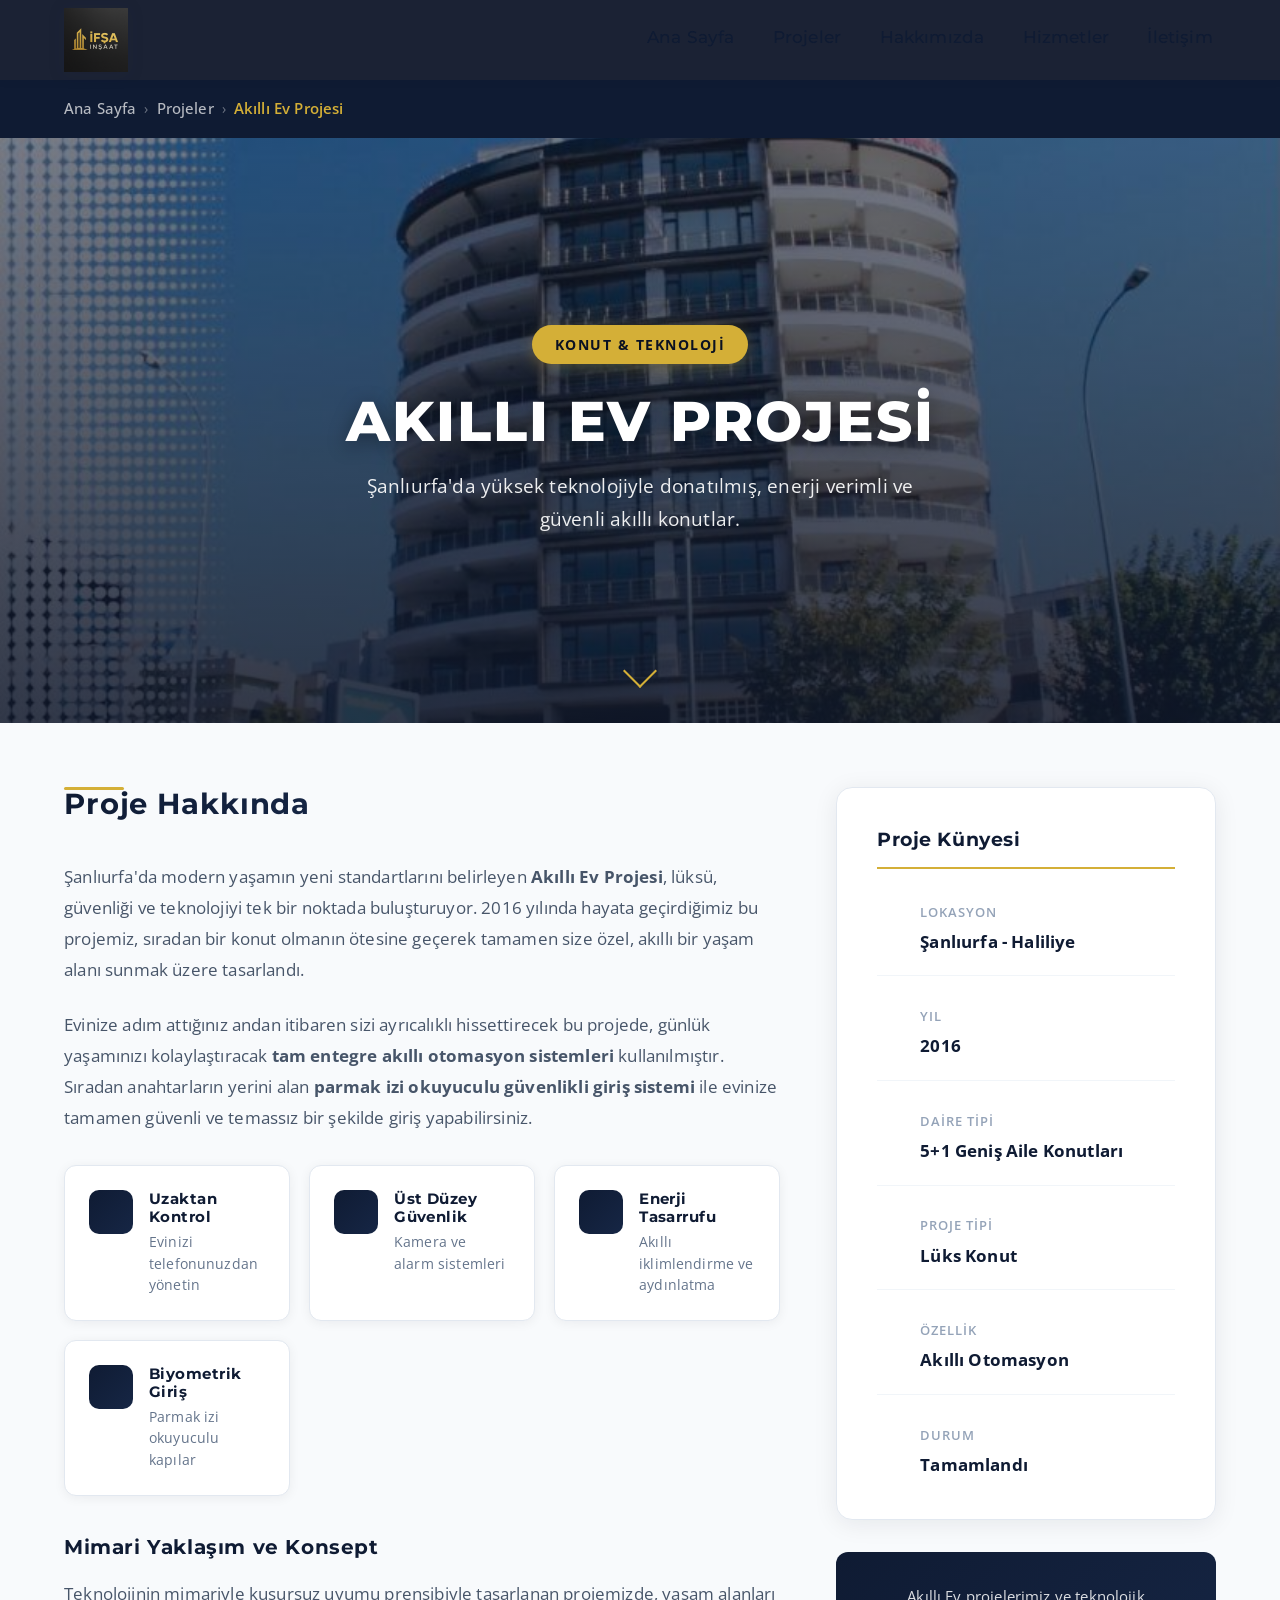
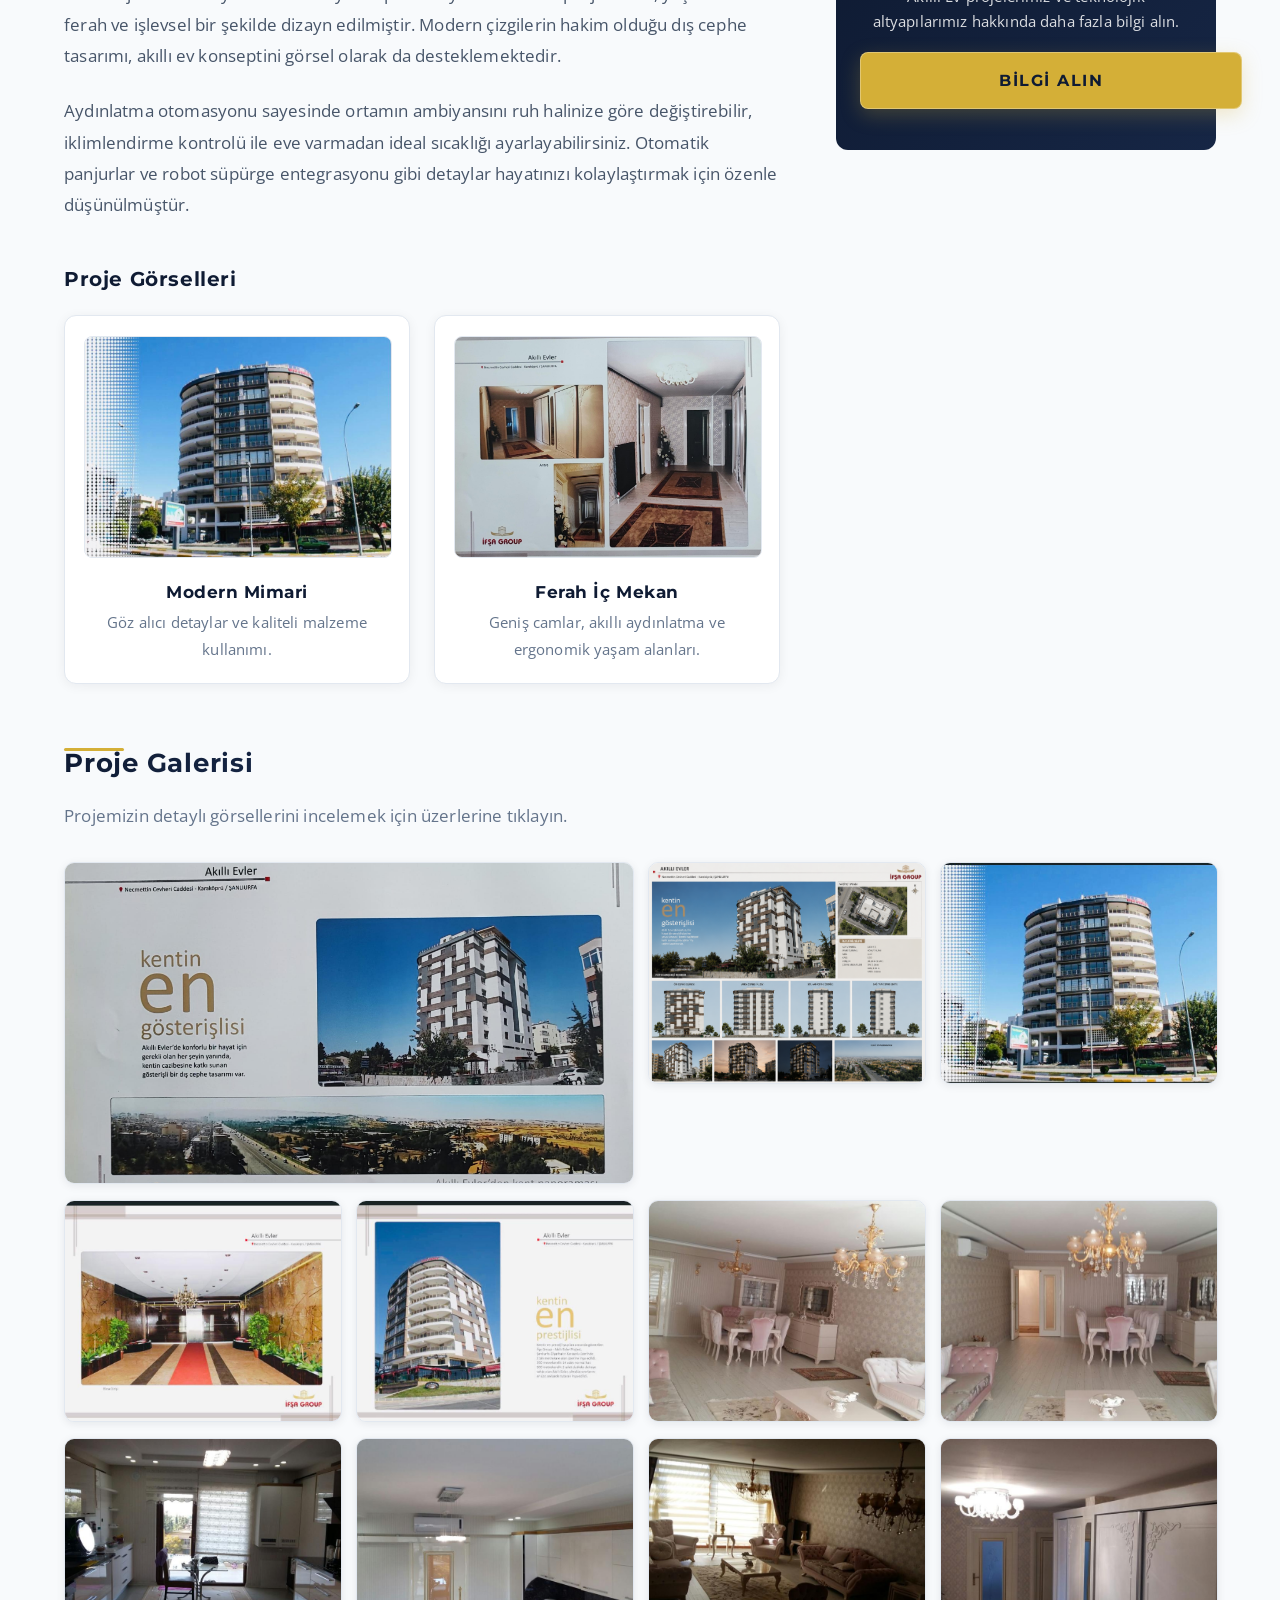
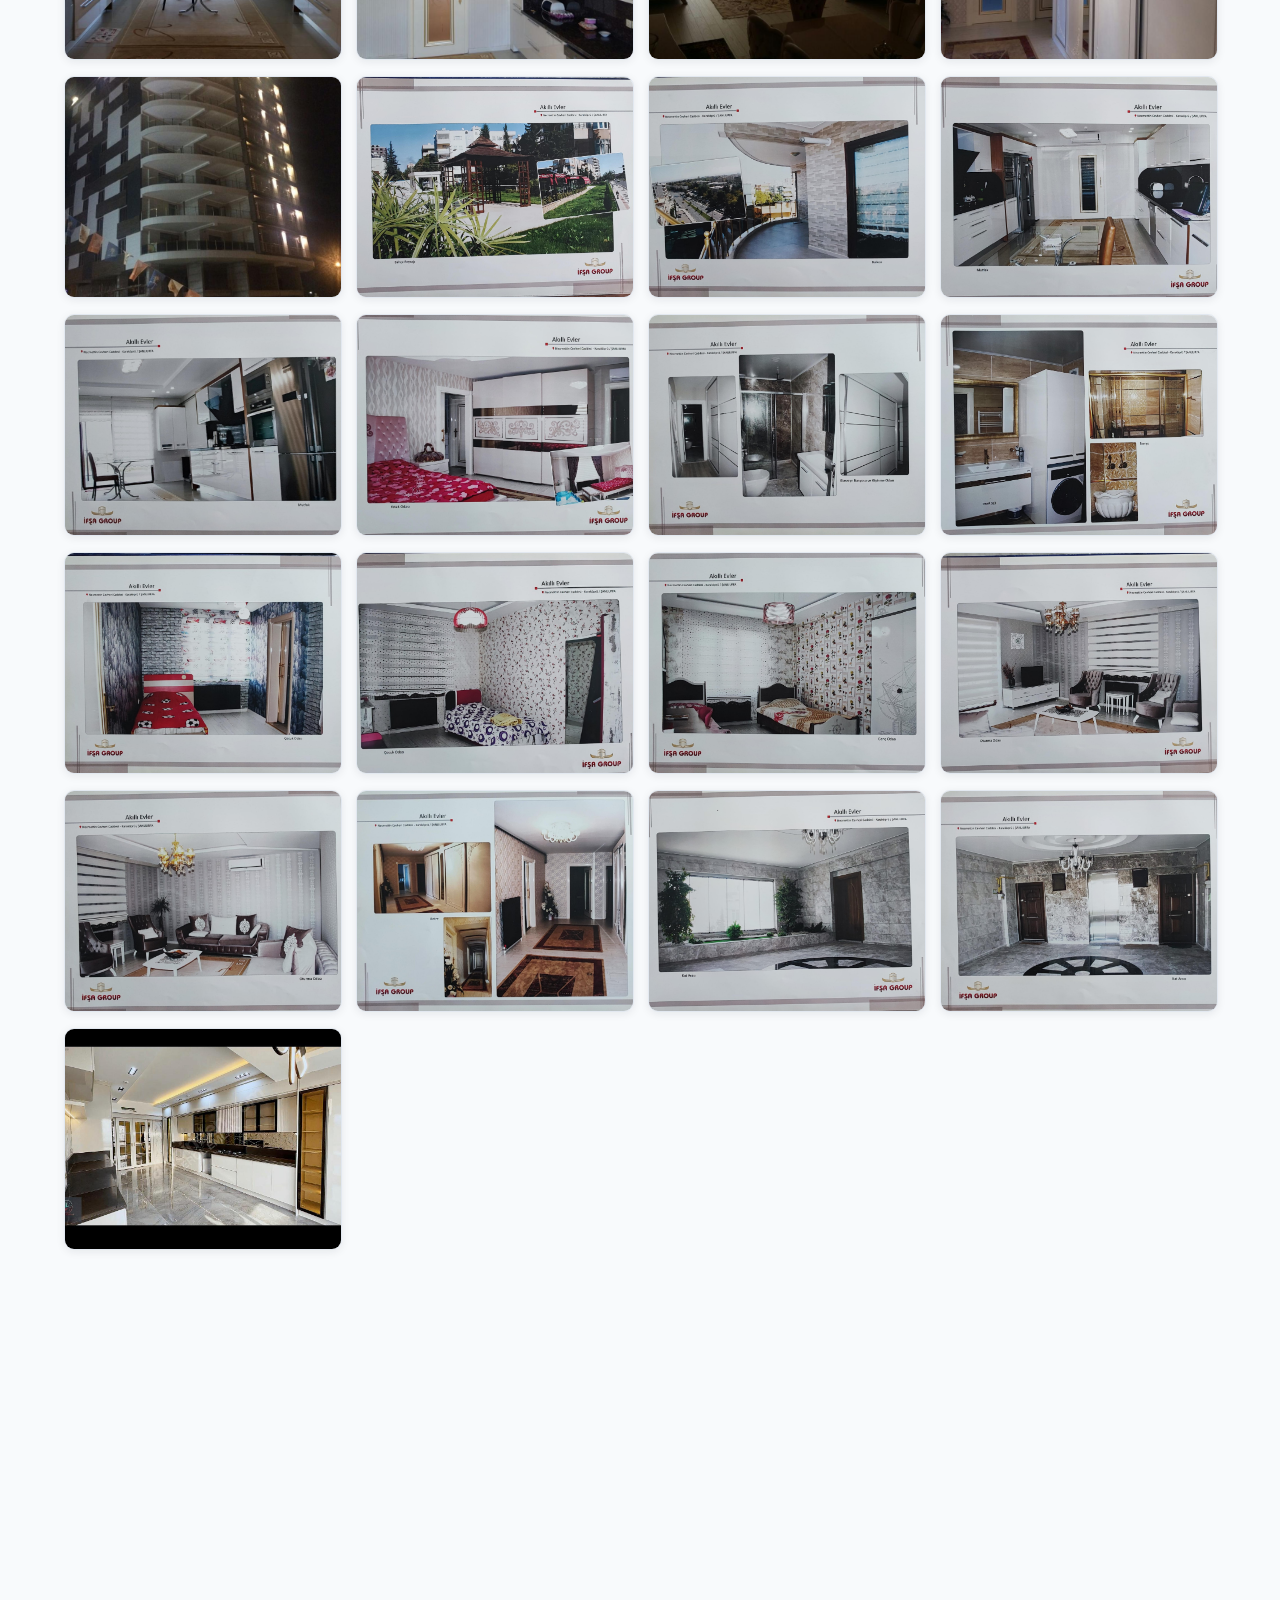
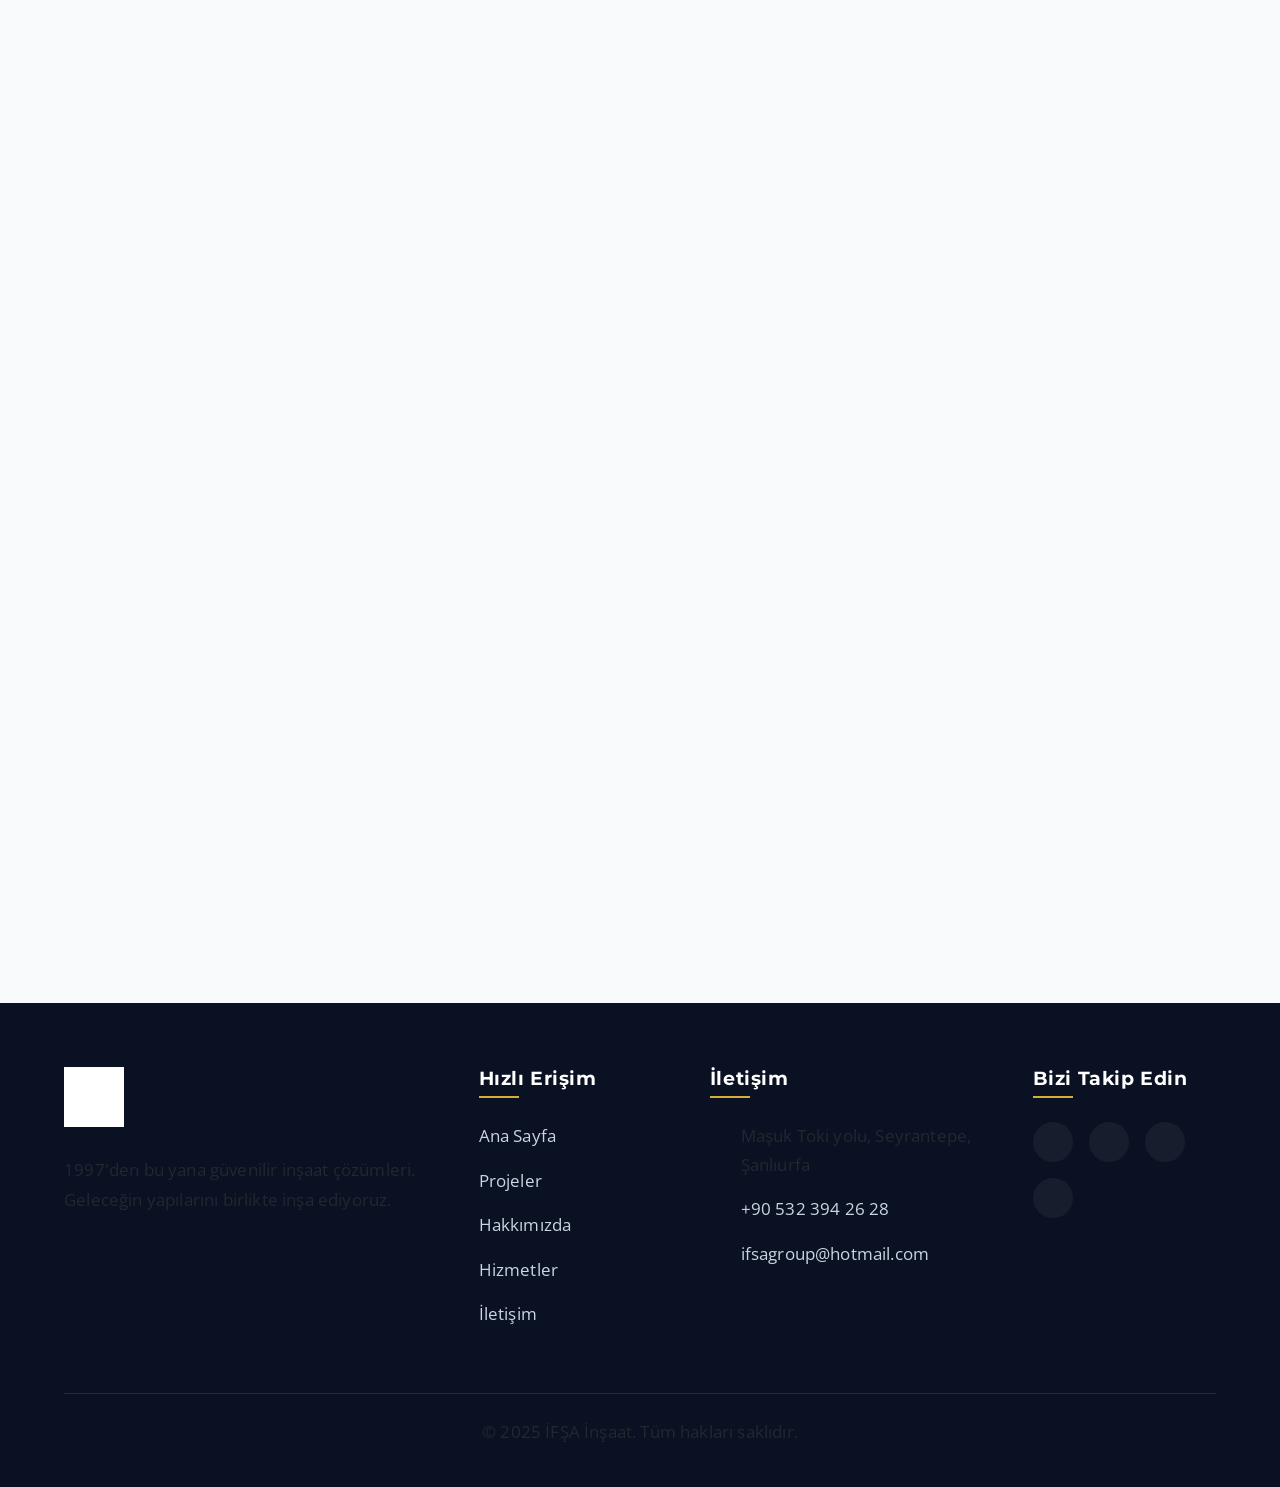
==== commit 7c0e4549: "V3" ====
--- a/akilli-ev.html
+++ b/akilli-ev.html
@@ -191,6 +191,10 @@
         <h2>Proje Galerisi</h2>
         <p>Projemizin detaylı görsellerini incelemek için üzerlerine tıklayın.</p>
         <div class="gallery-grid" id="akilli-ev-gallery">
+          <img src="images/proje1/001.jpeg" alt="Akıllı Ev Projesi" class="gallery-item lightbox-trigger"
+            data-gallery="proje1" loading="lazy">
+          <img src="images/proje1/01.png" alt="Akıllı Ev Projesi" class="gallery-item lightbox-trigger"
+            data-gallery="proje1" loading="lazy">
           <img src="images/proje1/1.jpg" alt="Akıllı Ev Projesi" class="gallery-item lightbox-trigger"
             data-gallery="proje1" loading="lazy">
           <img src="images/proje1/2.jpg" alt="Akıllı Ev Projesi" class="gallery-item lightbox-trigger"
@@ -285,7 +289,7 @@
     </a>
     <a href="altin-vadi-1.html" class="nav-next">
       <span class="nav-label">Sonraki <i data-lucide="arrow-right"></i></span>
-      <span class="nav-title">Altın Vadi Projesi 1</span>
+      <span class="nav-title">Altın Vadi Seyrantepe Projesi</span>
     </a>
   </section>
 
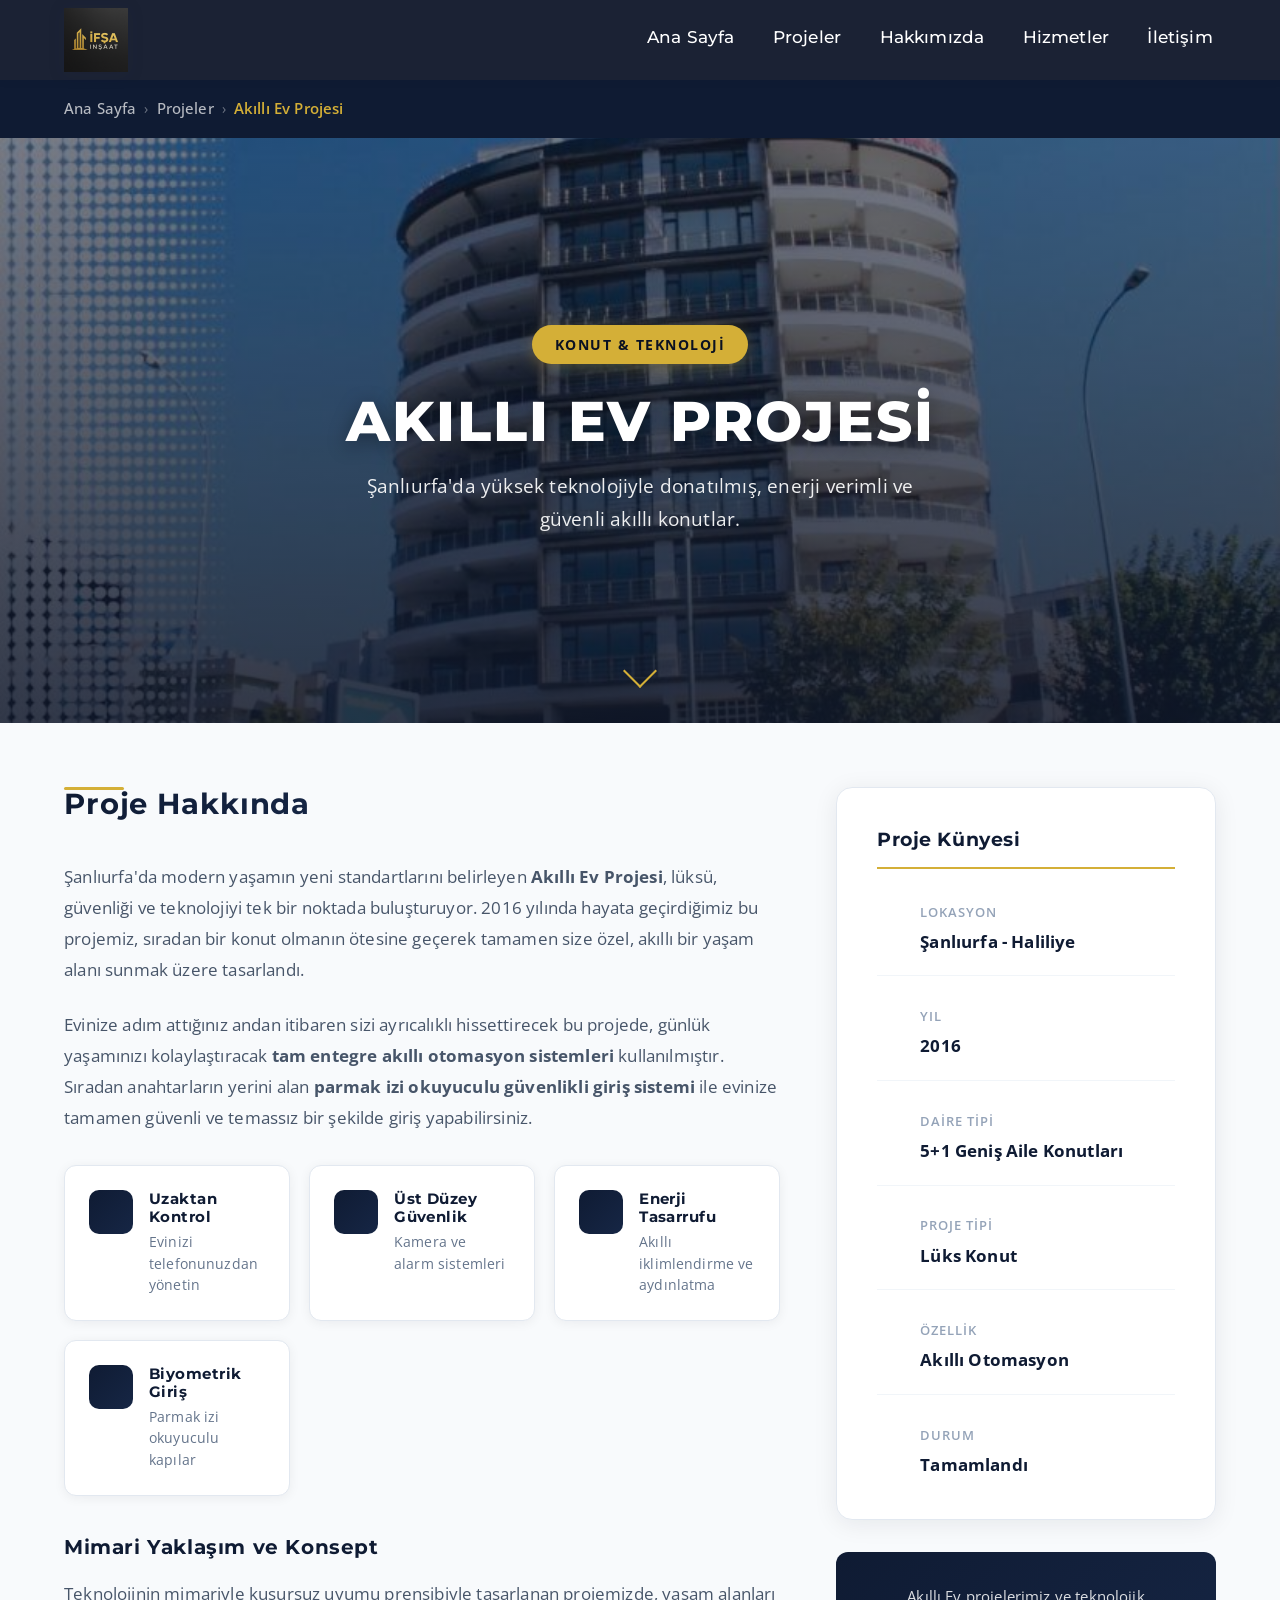
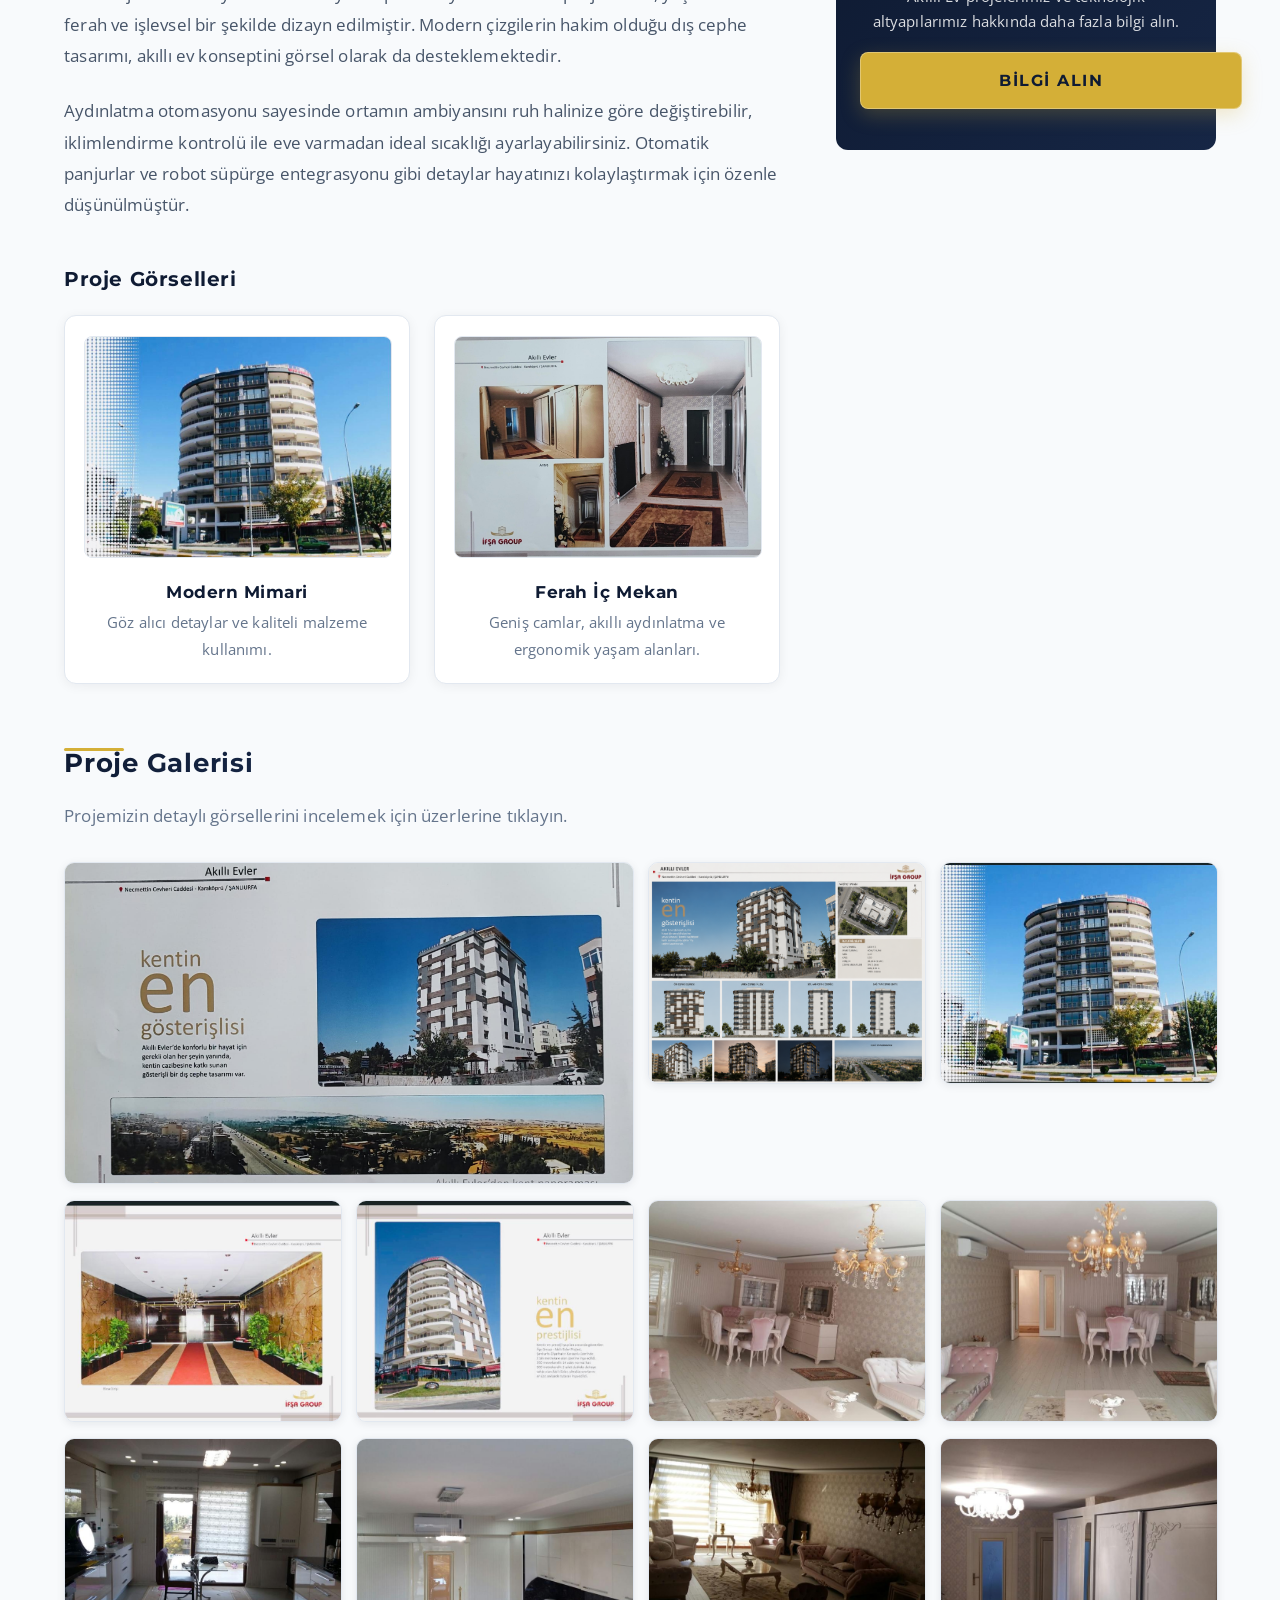
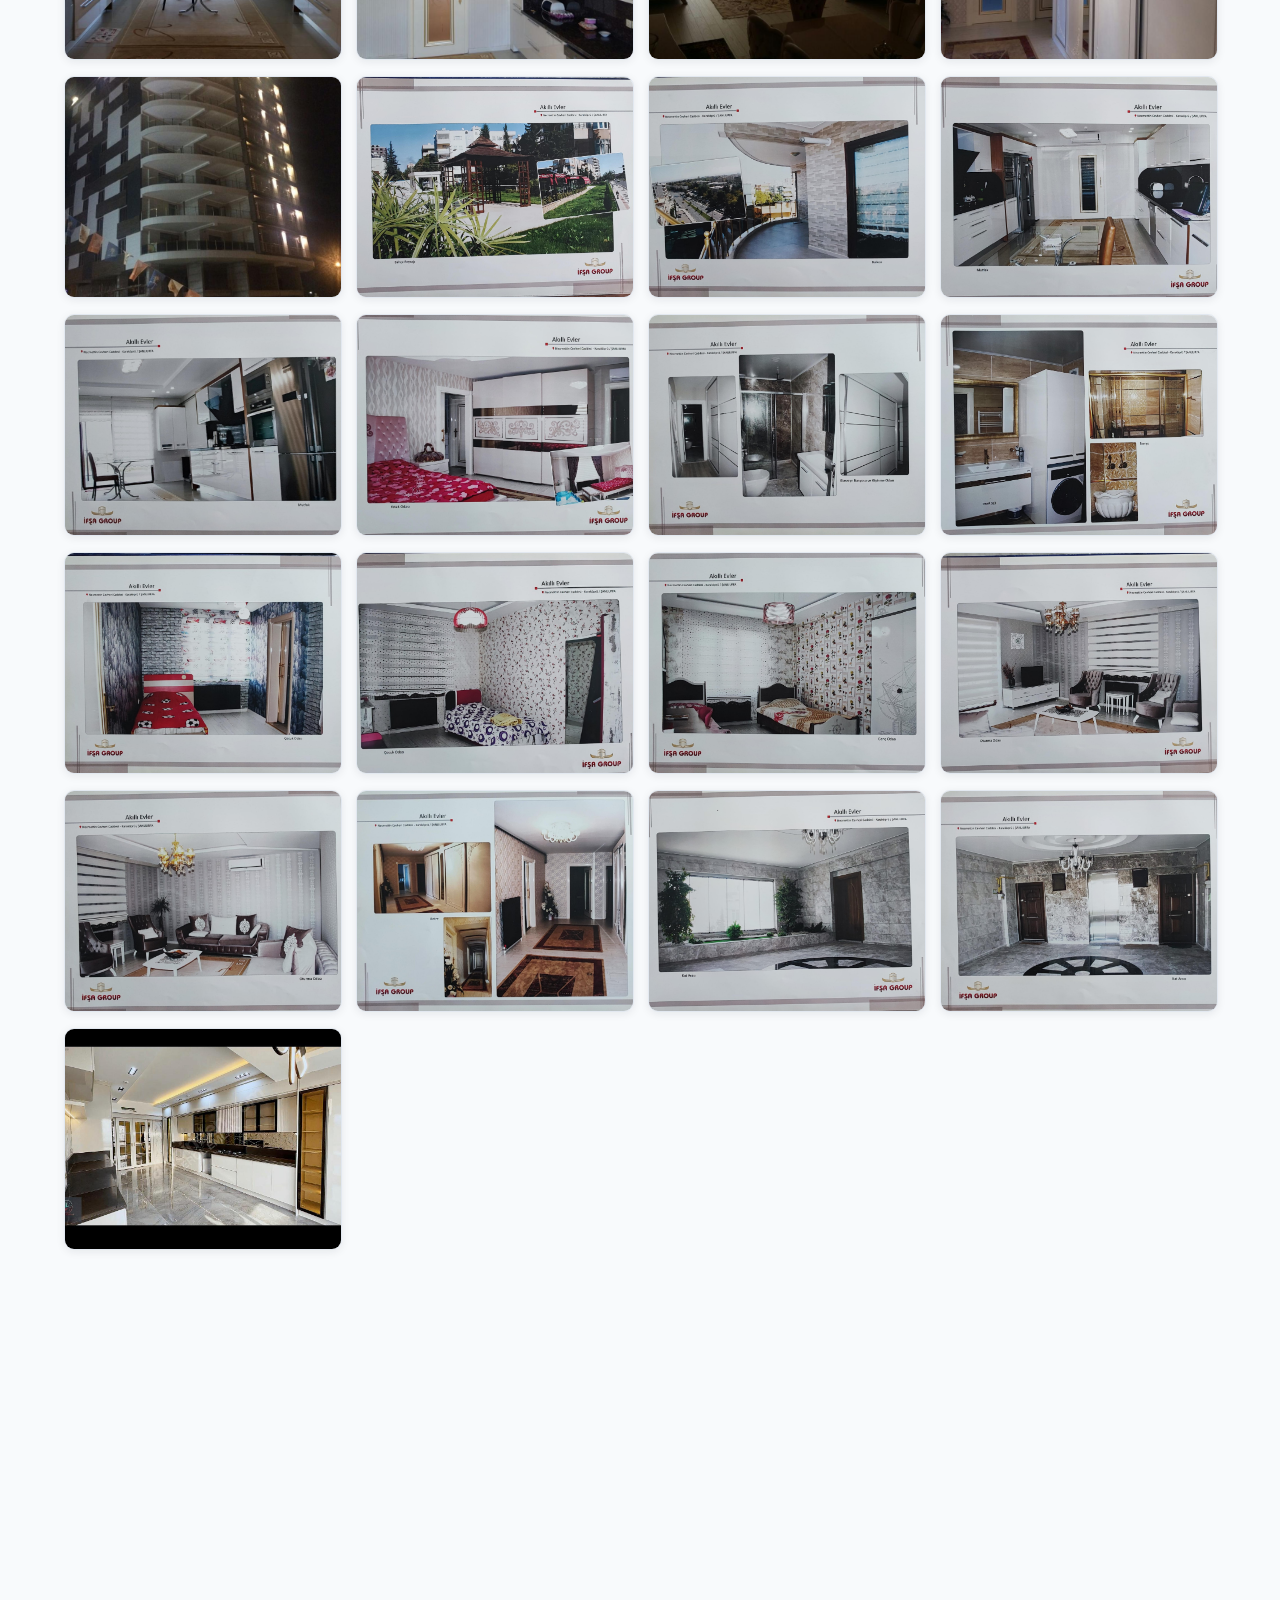
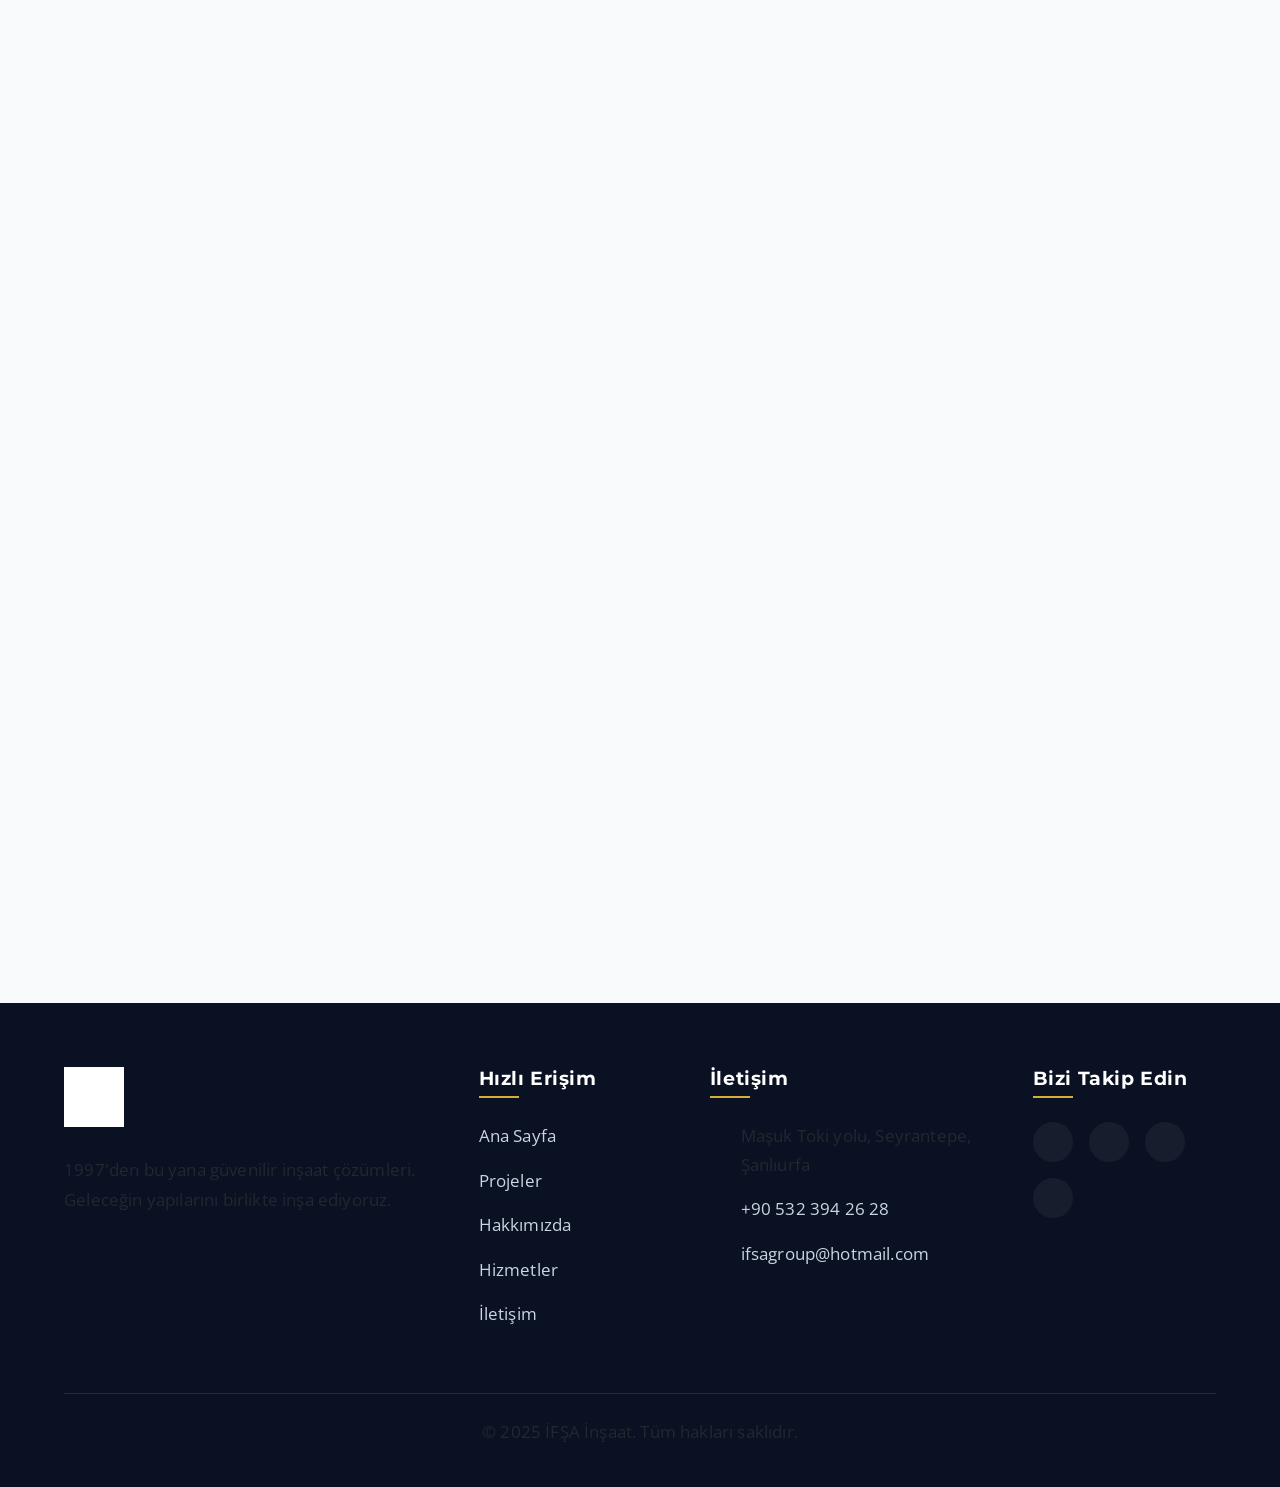
==== commit 5f70999d: "V4" ====
--- a/akilli-ev.html
+++ b/akilli-ev.html
@@ -14,7 +14,7 @@
 
 <body>
   <!-- Navbar -->
-  <header class="navbar" style="background: rgba(15, 23, 42, 0.95); backdrop-filter: blur(10px);">
+  <header class="navbar navbar-dark">
     <div class="container nav-flex">
       <a href="index.html" class="logo"><img src="images/ifsa-logo.png" alt="İFSA Logo"></a>
       <button class="menu-toggle" aria-label="Menüyü Aç/Kapat" aria-expanded="false">☰</button>
--- a/style.css
+++ b/style.css
@@ -170,7 +170,33 @@
   box-shadow: 0 6px 24px rgba(15, 23, 42, 0.10);
   backdrop-filter: blur(16px);
   -webkit-backdrop-filter: blur(16px);
-  background: rgba(255, 255, 255, 0.75);
+}
+
+.navbar-dark {
+  background: rgba(15, 23, 42, 0.95) !important;
+  backdrop-filter: blur(10px) !important;
+  -webkit-backdrop-filter: blur(10px) !important;
+}
+.navbar-dark.scrolled {
+  background: rgba(15, 23, 42, 0.98) !important;
+}
+.navbar-dark .nav-menu li a {
+  color: var(--white) !important;
+}
+.navbar-dark .nav-menu li a::after {
+  background: var(--white) !important;
+}
+.navbar-dark .nav-menu li a.active {
+  color: var(--yellow) !important;
+}
+.navbar-dark .nav-menu li a.active::after {
+  background: var(--yellow) !important;
+}
+.navbar-dark .menu-toggle {
+  color: var(--white) !important;
+}
+.navbar-dark .logo {
+  color: var(--white) !important;
 }
 
 .nav-flex {
